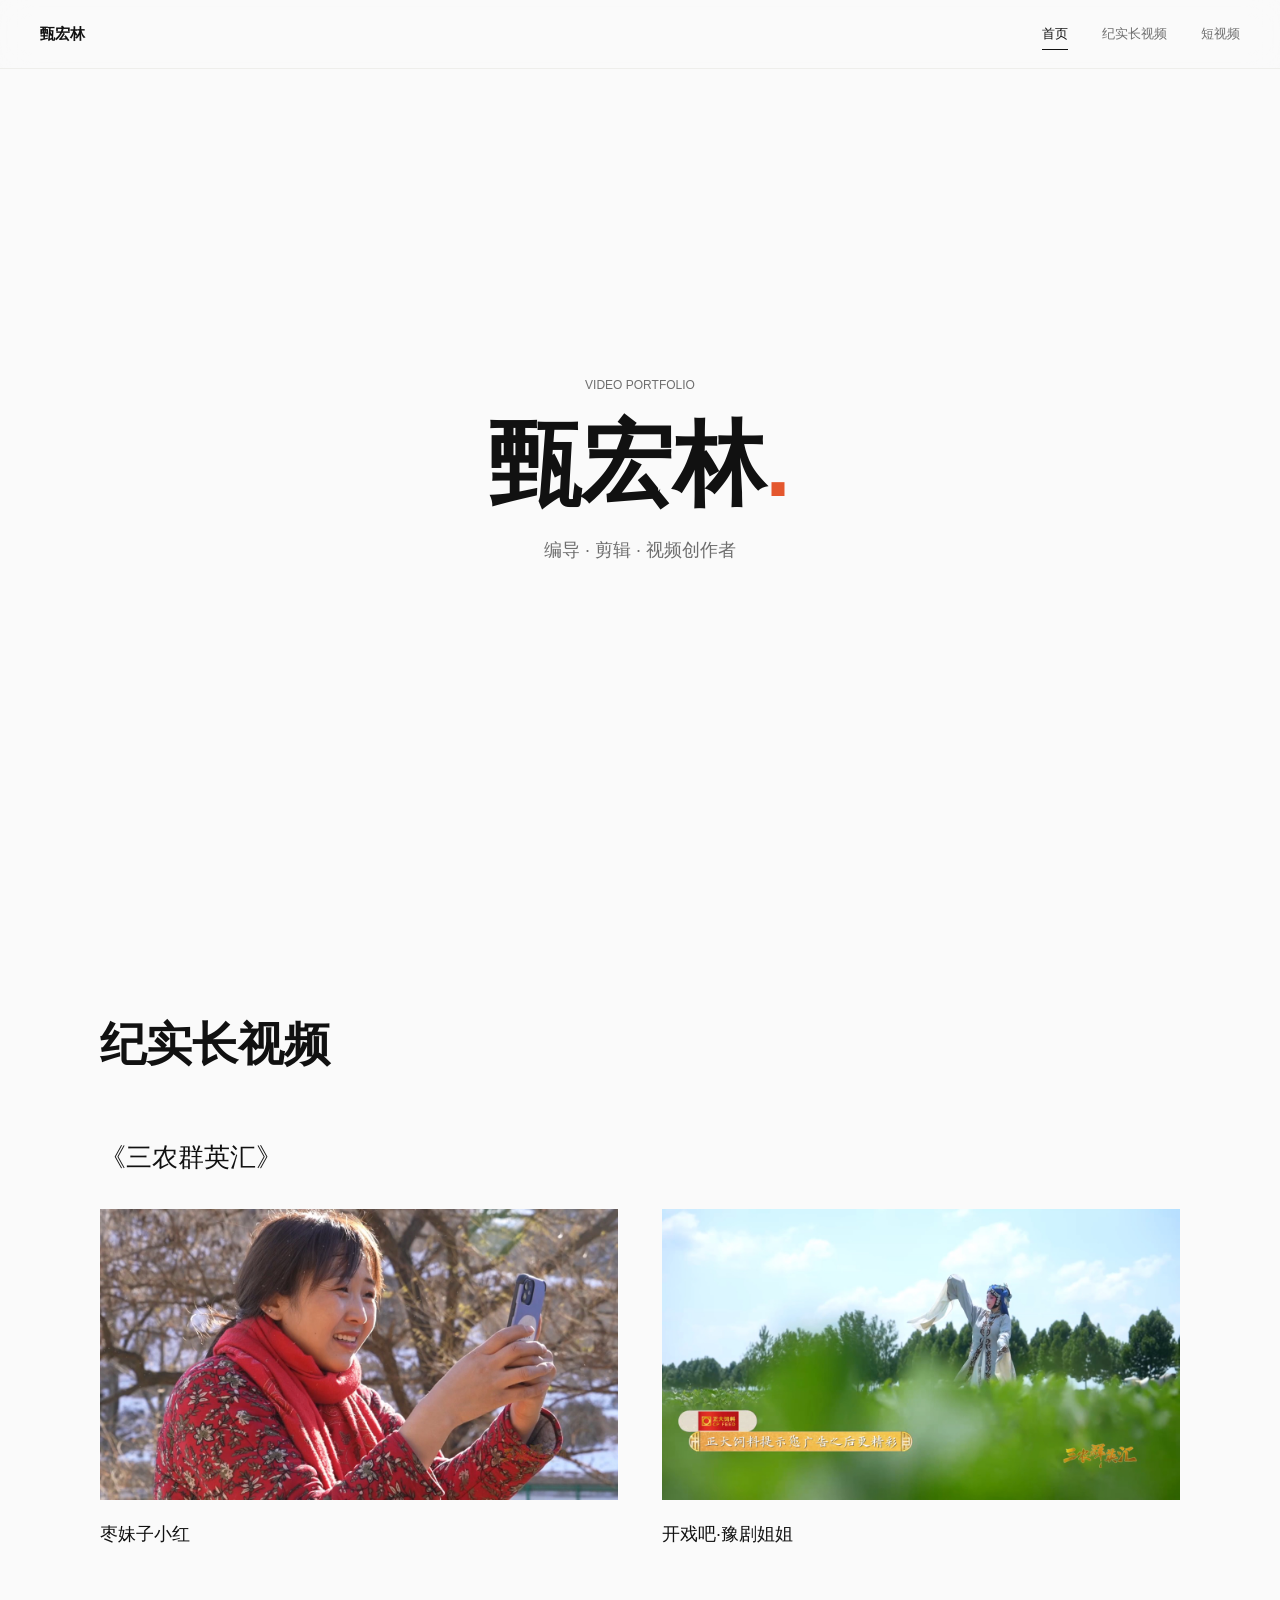
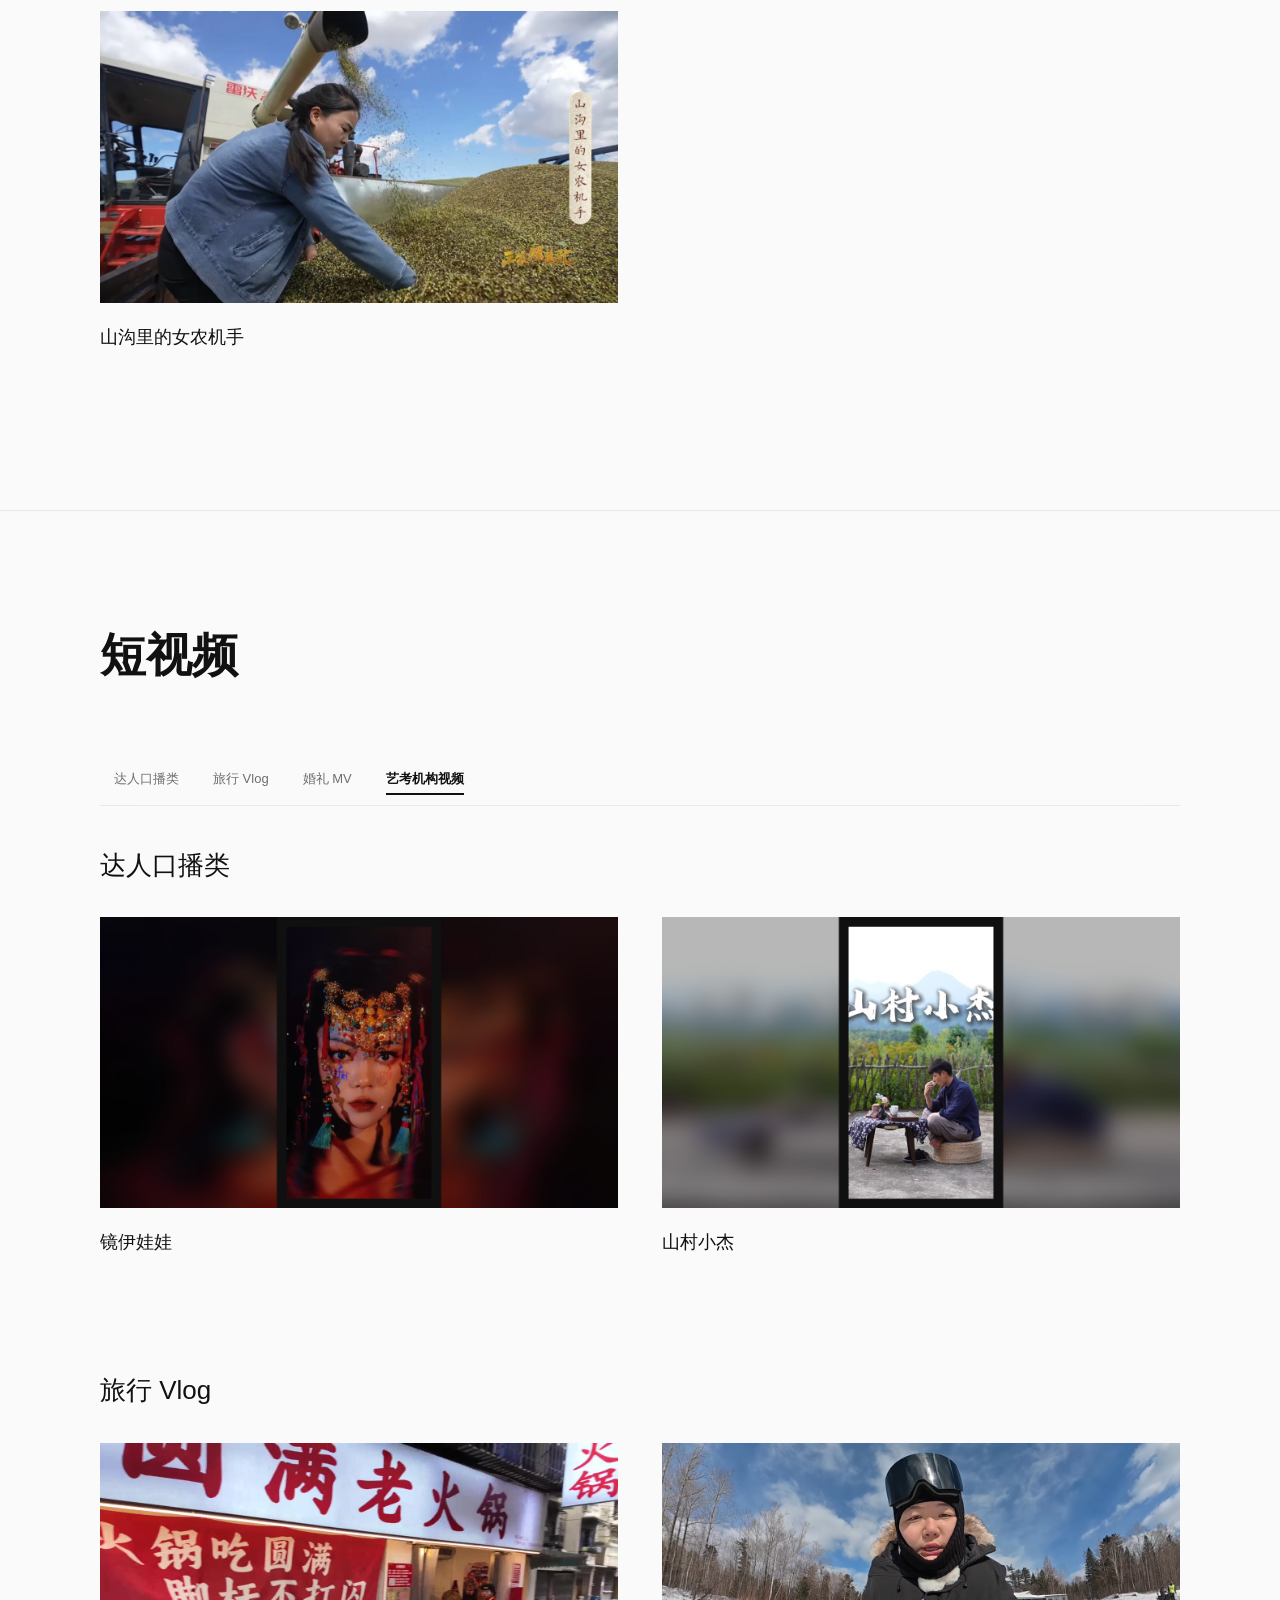
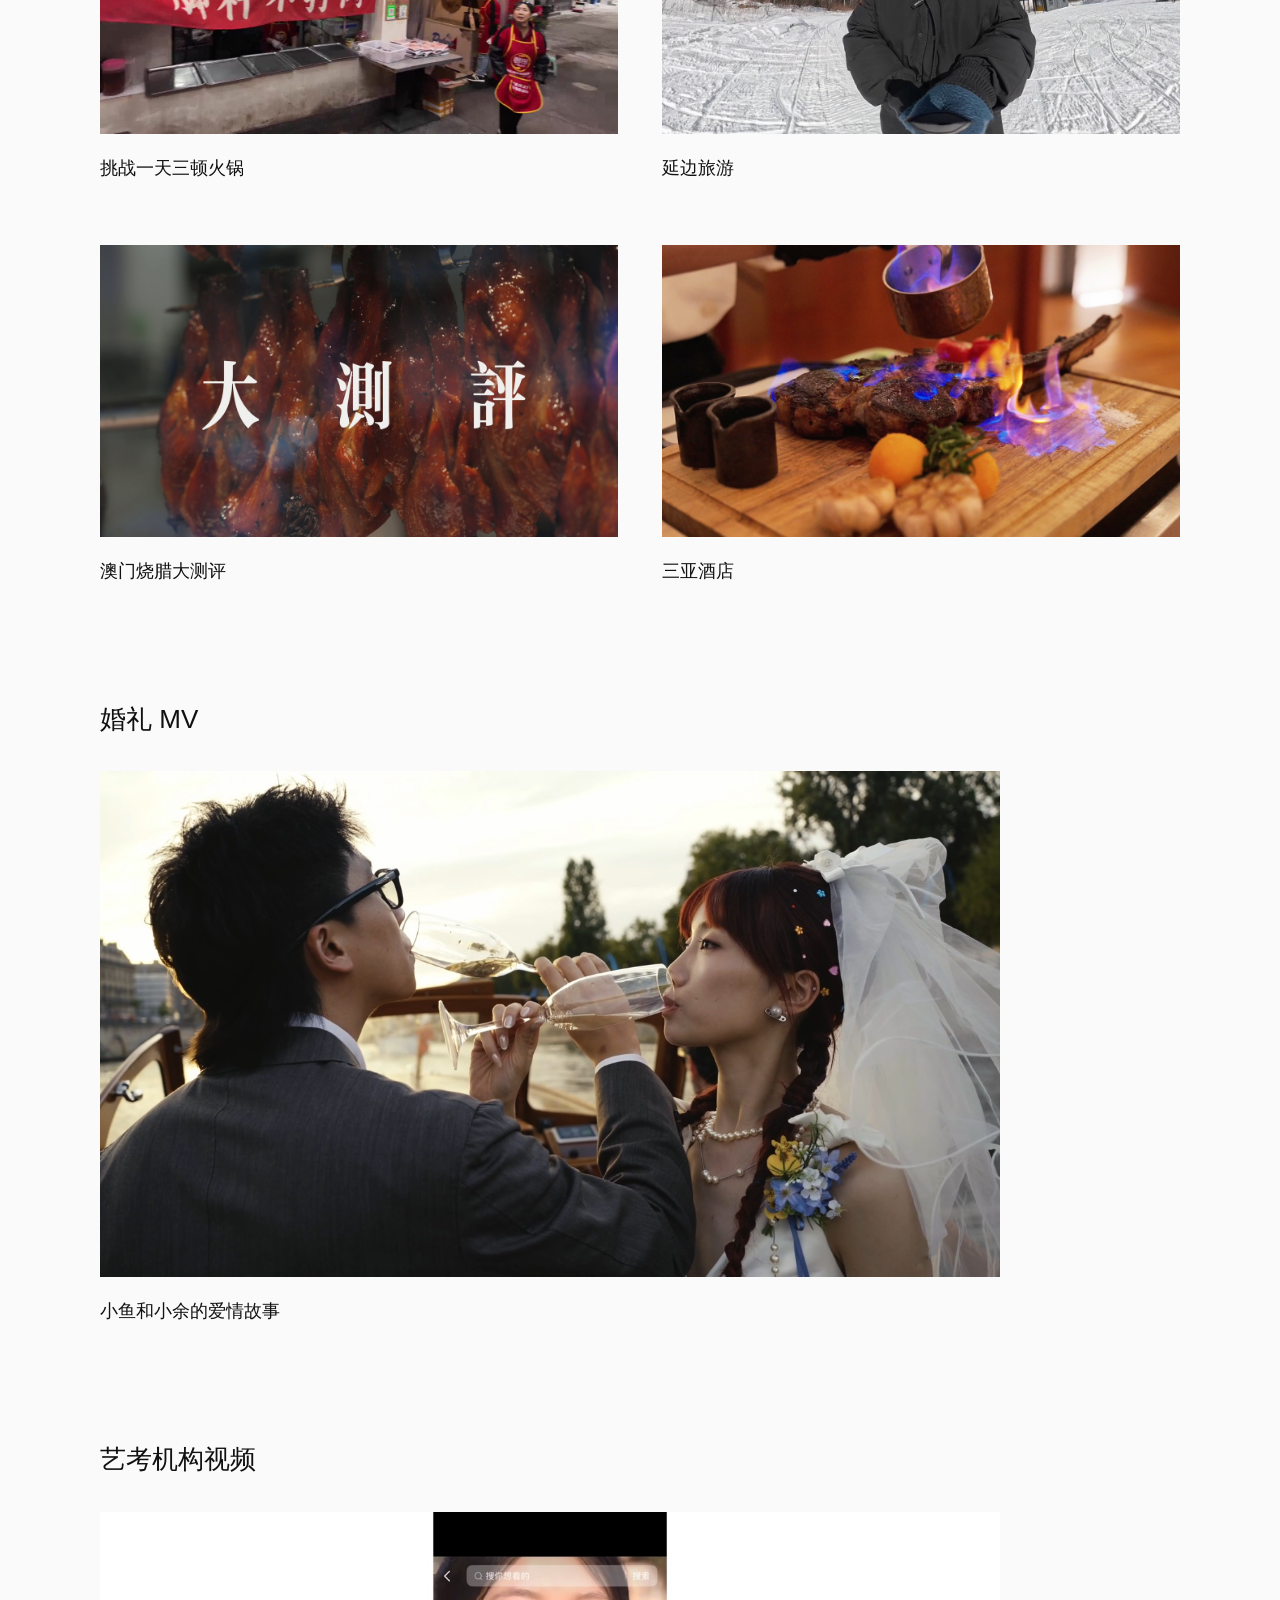
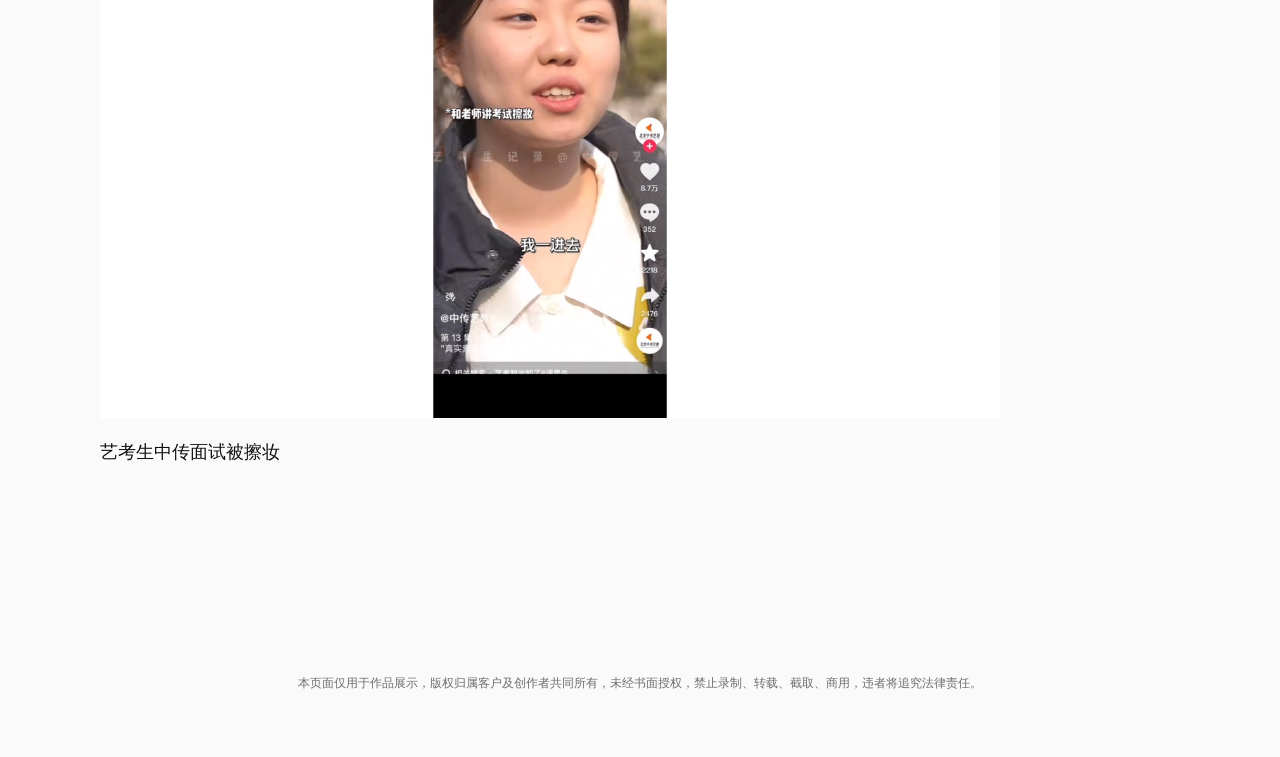
==== index.html @ e713be56 "Deploy video portfolio" ====
<!doctype html>
<html lang="zh-CN">
<head>
  <meta charset="utf-8">
  <meta name="viewport" content="width=device-width, initial-scale=1">
  <title>甄宏林 · 视频作品集</title>
  <link rel="stylesheet" href="styles.css">
</head>
<body>
  <header class="top-nav" id="top-nav">
    <a class="nav-brand" href="#top">甄宏林</a>
    <button class="nav-toggle" id="nav-toggle" type="button" aria-label="打开菜单" aria-expanded="false">
      <span></span>
      <span></span>
    </button>
    <nav class="top-menu" id="top-menu" aria-label="主导航">
      <a href="#top">首页</a>
      <a href="#section-long-form">纪实长视频</a>
      <a href="#section-short-form">短视频</a>
    </nav>
  </header>

  <main id="portfolio">
    <section class="hero page-section" id="top">
      <p class="eyebrow reveal" id="site-eyebrow">VIDEO PORTFOLIO</p>
      <h1 class="site-name reveal" id="site-name">你的名字</h1>
      <p class="hero-subtitle reveal" id="site-role"></p>
    </section>

    <div id="sections"></div>

    <p class="legal-note">本页面仅用于作品展示，版权归属客户及创作者共同所有，未经书面授权，禁止录制、转载、截取、商用，违者将追究法律责任。</p>
  </main>

  <div class="detail-overlay" id="detail-overlay" hidden>
    <div class="detail-panel" role="dialog" aria-modal="true" aria-labelledby="detail-title">
      <button class="detail-close" id="detail-close" type="button" aria-label="关闭">×</button>
      <div class="detail-media" id="detail-media"></div>
      <div class="detail-info">
        <p class="detail-category" id="detail-category"></p>
        <h2 class="detail-title" id="detail-title"></h2>

        <div class="detail-nav">
          <button type="button" class="detail-nav-btn" id="detail-prev">← 上一个</button>
          <span class="detail-counter" id="detail-counter"></span>
          <button type="button" class="detail-nav-btn" id="detail-next">下一个 →</button>
        </div>

        <section class="info-block">
          <h3>我的角色</h3>
          <div class="role-list" id="detail-role"></div>
        </section>

        <section class="info-block" id="detail-note-block" hidden>
          <h3>视频简介</h3>
          <p class="detail-note" id="detail-note"></p>
        </section>

        <div class="detail-actions" id="detail-actions"></div>
      </div>
    </div>
  </div>

  <script src="works.js"></script>
  <script src="app.js"></script>
</body>
</html>
---- styles.css ----
:root {
  --bg: #FAFAFA;
  --card: #FFFFFF;
  --ink: #111111;
  --muted: #6E6E6E;
  --line: #E8E8E4;
  --accent: #E4572E;
  --cover-bg: #EDEDED;
}

* {
  box-sizing: border-box;
}

html {
  scroll-behavior: smooth;
}

html,
body {
  margin: 0;
  padding: 0;
}

body {
  background: var(--bg);
  color: var(--ink);
  font-family: "Inter", -apple-system, BlinkMacSystemFont, "SF Pro Display", "SF Pro Text", "PingFang SC", "Hiragino Sans GB", "Microsoft YaHei", sans-serif;
  line-height: 1.5;
  letter-spacing: 0;
  -webkit-font-smoothing: antialiased;
}

button {
  font-family: inherit;
}

#portfolio {
  padding-left: 0;
}

.top-nav {
  position: fixed;
  top: 0;
  left: 0;
  right: 0;
  z-index: 30;
  display: flex;
  align-items: center;
  justify-content: space-between;
  padding: 18px 40px;
  border-bottom: 1px solid rgba(232, 232, 228, 0.7);
  background: rgba(250, 250, 250, 0.86);
  backdrop-filter: blur(16px);
}

.nav-brand {
  color: var(--ink);
  font-size: 15px;
  font-weight: 600;
  text-decoration: none;
}

.top-menu {
  display: flex;
  align-items: center;
  gap: 34px;
}

.top-menu a {
  position: relative;
  padding: 6px 0;
  color: var(--muted);
  font-size: 13px;
  font-weight: 400;
  text-decoration: none;
  transition: color 0.2s ease;
}

.top-menu a:hover {
  color: var(--ink);
}

.top-menu a.is-active {
  color: var(--ink);
  font-weight: 500;
}

.top-menu a.is-active::after {
  content: "";
  position: absolute;
  left: 0;
  right: 0;
  bottom: 0;
  height: 1px;
  background: var(--ink);
}

.nav-toggle {
  display: none;
  width: 40px;
  height: 40px;
  padding: 0;
  border: 0;
  border-radius: 0;
  background: transparent;
  cursor: pointer;
}

.nav-toggle span {
  display: block;
  width: 18px;
  height: 1px;
  margin: 5px auto;
  background: var(--ink);
}

.hero {
  min-height: 100vh;
  max-width: 1100px;
  margin: 0 auto;
  padding: 120px 24px 80px;
  display: flex;
  flex-direction: column;
  align-items: center;
  justify-content: center;
  text-align: center;
}

.eyebrow {
  margin: 0 0 24px;
  font-size: 12px;
  font-weight: 500;
  color: var(--muted);
}

.site-name {
  margin: 0;
  font-size: 92px;
  line-height: 1.02;
  font-weight: 700;
  letter-spacing: 0;
}

.site-name::after {
  content: ".";
  color: var(--accent);
}

.hero-subtitle {
  margin: 26px 0 0;
  font-size: 18px;
  font-weight: 400;
  color: var(--muted);
}

.category-section {
  min-height: calc(100vh - 120px);
  padding: 120px 24px 160px;
  border-top: 1px solid var(--line);
  scroll-margin-top: 70px;
}

.category-section:first-child {
  border-top: 0;
}

.section-inner {
  position: relative;
  max-width: 1080px;
  margin: 0 auto;
}

.section-head {
  margin: 0 0 72px;
}

.section-title {
  margin: 0;
  font-size: 46px;
  line-height: 1.08;
  font-weight: 700;
  letter-spacing: 0;
}

.group-block {
  margin-top: 120px;
}

.group-block:first-of-type {
  margin-top: 0;
}

.group-head {
  margin: 0 0 36px;
}

.group-title {
  margin: 0;
  font-size: 26px;
  line-height: 1.2;
  font-weight: 400;
  letter-spacing: 0;
}

.group-empty {
  margin: 0;
  padding: 34px 0 40px;
  border-top: 1px solid var(--line);
  color: var(--muted);
  font-size: 14px;
}

.group-subnav {
  position: sticky;
  top: 68px;
  z-index: 5;
  display: flex;
  align-items: center;
  gap: 6px;
  margin: 0 0 44px;
  padding: 10px 0;
  overflow-x: auto;
  border-bottom: 1px solid var(--line);
  background: rgba(250, 250, 250, 0.84);
  backdrop-filter: blur(14px);
  scrollbar-width: none;
}

.group-subnav::-webkit-scrollbar {
  display: none;
}

.subnav-item {
  position: relative;
  flex: 0 0 auto;
  padding: 7px 14px;
  border: 0;
  border-radius: 0;
  background: transparent;
  color: var(--muted);
  font-size: 13px;
  font-weight: 500;
  white-space: nowrap;
  cursor: pointer;
  transition: color 0.2s ease;
}

.subnav-item:hover {
  color: var(--ink);
}

.subnav-item.is-active {
  color: var(--ink);
  font-weight: 600;
}

.subnav-item.is-active::after {
  content: "";
  position: absolute;
  left: 14px;
  right: 14px;
  bottom: 0;
  height: 2px;
  background: var(--ink);
}

.works-row {
  display: grid;
  grid-template-columns: repeat(2, 1fr);
  gap: 64px 44px;
}

.works-1 {
  grid-template-columns: 1fr;
  max-width: 900px;
}

.work-card {
  display: block;
  padding: 0;
  border: 0;
  border-radius: 0;
  background: transparent;
  color: inherit;
  text-align: left;
  cursor: pointer;
}

.work-cover {
  position: relative;
  aspect-ratio: 16 / 9;
  overflow: hidden;
  background-color: var(--cover-bg);
  background-size: cover;
  background-position: center;
  transition: transform 0.6s ease, opacity 0.6s ease;
}

.work-card:hover .work-cover,
.work-card:focus-visible .work-cover {
  transform: scale(1.015);
  opacity: 0.94;
}

.work-body {
  padding-top: 22px;
}

.work-title {
  margin: 0;
  font-size: 18px;
  line-height: 1.4;
  font-weight: 400;
  letter-spacing: 0;
}

.muted-text {
  color: var(--muted);
}

.legal-note {
  margin: 0;
  padding: 48px 24px 64px;
  color: var(--muted);
  font-size: 12px;
  line-height: 1.7;
  text-align: center;
}

.detail-overlay {
  position: fixed;
  inset: 0;
  z-index: 20;
  display: flex;
  align-items: center;
  justify-content: center;
  padding: 20px;
  background: rgba(16, 16, 16, 0.72);
}

.detail-overlay[hidden] {
  display: none;
}

.detail-panel {
  position: relative;
  display: grid;
  grid-template-columns: minmax(0, 1.3fr) minmax(320px, 0.7fr);
  width: min(1120px, 100%);
  max-height: min(860px, 92vh);
  background: var(--bg);
  overflow: hidden;
  box-shadow: 0 24px 80px rgba(16, 16, 16, 0.28);
}

.detail-media {
  position: relative;
  display: flex;
  align-items: center;
  justify-content: center;
  min-height: 0;
  background: #161616;
  overflow: hidden;
}

.detail-media iframe {
  position: absolute;
  inset: 0;
  width: 100%;
  height: 100%;
  border: 0;
}

.detail-video {
  position: absolute;
  inset: 0;
  width: 100%;
  height: 100%;
  object-fit: contain;
  background: #161616;
}

.detail-close {
  position: absolute;
  top: 0;
  right: 0;
  z-index: 2;
  width: 48px;
  height: 48px;
  border: 0;
  border-radius: 0;
  background: var(--ink);
  color: #FFFFFF;
  font-size: 30px;
  line-height: 1;
  cursor: pointer;
}

.detail-info {
  min-height: 0;
  padding: 32px;
  overflow-y: auto;
  border-left: 1px solid var(--line);
}

.detail-category {
  margin: 0 0 6px;
  font-size: 13px;
  font-weight: 600;
  color: var(--muted);
}

.detail-title {
  margin: 0 0 20px;
  font-size: 28px;
  line-height: 1.25;
  font-weight: 700;
  letter-spacing: 0;
}

.detail-nav {
  display: flex;
  align-items: center;
  gap: 10px;
  margin: -6px 0 22px;
  padding-bottom: 18px;
  border-bottom: 1px solid var(--line);
}

.detail-nav-btn {
  padding: 6px 0;
  border: 0;
  border-radius: 0;
  background: transparent;
  color: var(--ink);
  font-size: 14px;
  font-weight: 500;
  cursor: pointer;
}

.detail-nav-btn:hover:not(:disabled) {
  color: var(--accent);
}

.detail-nav-btn:disabled {
  color: var(--line);
  cursor: default;
}

.detail-counter {
  margin-left: auto;
  font-size: 12px;
  color: var(--muted);
}

.info-block {
  margin-top: 20px;
  padding-top: 14px;
  border-top: 1px solid var(--line);
}

.info-block h3 {
  margin: 0 0 10px;
  font-size: 13px;
  font-weight: 600;
  color: var(--muted);
}

.role-list {
  display: flex;
  flex-wrap: wrap;
  gap: 8px;
}

.role-chip {
  display: inline-block;
  padding: 3px 9px;
  border: 1px solid var(--line);
  border-radius: 0;
  font-size: 12px;
  color: var(--ink);
  background: var(--card);
}

.detail-note {
  margin: 0;
  font-size: 14px;
}

.detail-actions {
  display: flex;
  flex-wrap: wrap;
  gap: 10px;
  margin-top: 24px;
}

.btn {
  display: inline-flex;
  align-items: center;
  justify-content: center;
  min-height: 44px;
  padding: 0 18px;
  border: 1px solid var(--ink);
  border-radius: 0;
  background: transparent;
  color: var(--ink);
  font-size: 14px;
  font-weight: 600;
  text-decoration: none;
  cursor: pointer;
  transition: background 0.16s ease, color 0.16s ease, border-color 0.16s ease;
}

.btn:hover {
  background: var(--ink);
  color: #FFFFFF;
}

.btn-accent {
  border-color: var(--accent);
  background: var(--accent);
  color: #FFFFFF;
}

.btn-accent:hover {
  background: #C8441F;
  border-color: #C8441F;
}

.media-placeholder {
  position: absolute;
  inset: 0;
  display: flex;
  flex-direction: column;
  align-items: center;
  justify-content: center;
  gap: 12px;
  padding: 24px;
  background: #161616;
  color: #F0EEE8;
  text-align: center;
}

.media-title {
  margin: 0;
  font-size: 18px;
  font-weight: 600;
}

.media-status {
  margin: 0;
  font-size: 13px;
  color: rgba(255, 255, 255, 0.68);
}

.media-placeholder .btn {
  border-color: #FFFFFF;
  color: #FFFFFF;
}

.media-placeholder .btn:hover {
  background: #FFFFFF;
  color: #161616;
}

.reveal {
  opacity: 0;
  transform: translateY(34px);
  transition: opacity 0.75s cubic-bezier(0.22, 0.61, 0.36, 1), transform 0.75s cubic-bezier(0.22, 0.61, 0.36, 1);
}

.reveal.is-visible {
  opacity: 1;
  transform: none;
}

@media (min-width: 901px) {
  .hero,
  .section-inner {
    max-width: 1080px;
  }
}

@media (max-width: 900px) {
  .nav-toggle {
    display: block;
  }

  .top-menu {
    position: fixed;
    top: 60px;
    left: 0;
    right: 0;
    display: none;
    flex-direction: column;
    align-items: flex-start;
    gap: 0;
    padding: 12px 40px 20px;
    border-bottom: 1px solid var(--line);
    background: rgba(250, 250, 250, 0.96);
  }

  .top-nav.is-open .top-menu {
    display: flex;
  }

  .top-menu a {
    width: 100%;
    padding: 13px 0;
    font-size: 15px;
  }

  .site-name {
    font-size: 72px;
  }

  .section-title {
    font-size: 38px;
  }
}

@media (max-width: 820px) {
  .detail-panel {
    grid-template-columns: 1fr;
    overflow-y: auto;
  }

  .detail-media {
    aspect-ratio: 16 / 9;
  }

  .detail-info {
    border-left: 0;
  }
}

@media (max-width: 600px) {
  .hero {
    padding: 100px 20px 60px;
  }

  .site-name {
    font-size: 48px;
  }

  .hero-subtitle {
    font-size: 16px;
  }

  .category-section {
    padding: 80px 20px 120px;
  }

  .section-title {
    font-size: 32px;
  }

  .group-block {
    margin-top: 72px;
  }

  .group-title {
    font-size: 24px;
  }

  .group-subnav {
    top: 58px;
    margin-bottom: 34px;
  }

  .detail-nav {
    margin-top: -2px;
  }

  .works-row {
    grid-template-columns: 1fr;
    gap: 48px;
  }

  .detail-overlay {
    padding: 0;
  }

  .detail-panel {
    width: 100%;
    max-height: 100vh;
  }

  .detail-info {
    padding: 24px 20px 28px;
  }

  .detail-title {
    font-size: 24px;
  }
}

@media (prefers-reduced-motion: reduce) {
  html {
    scroll-behavior: auto;
  }

  .reveal {
    opacity: 1;
    transform: none;
    transition: none;
  }
}
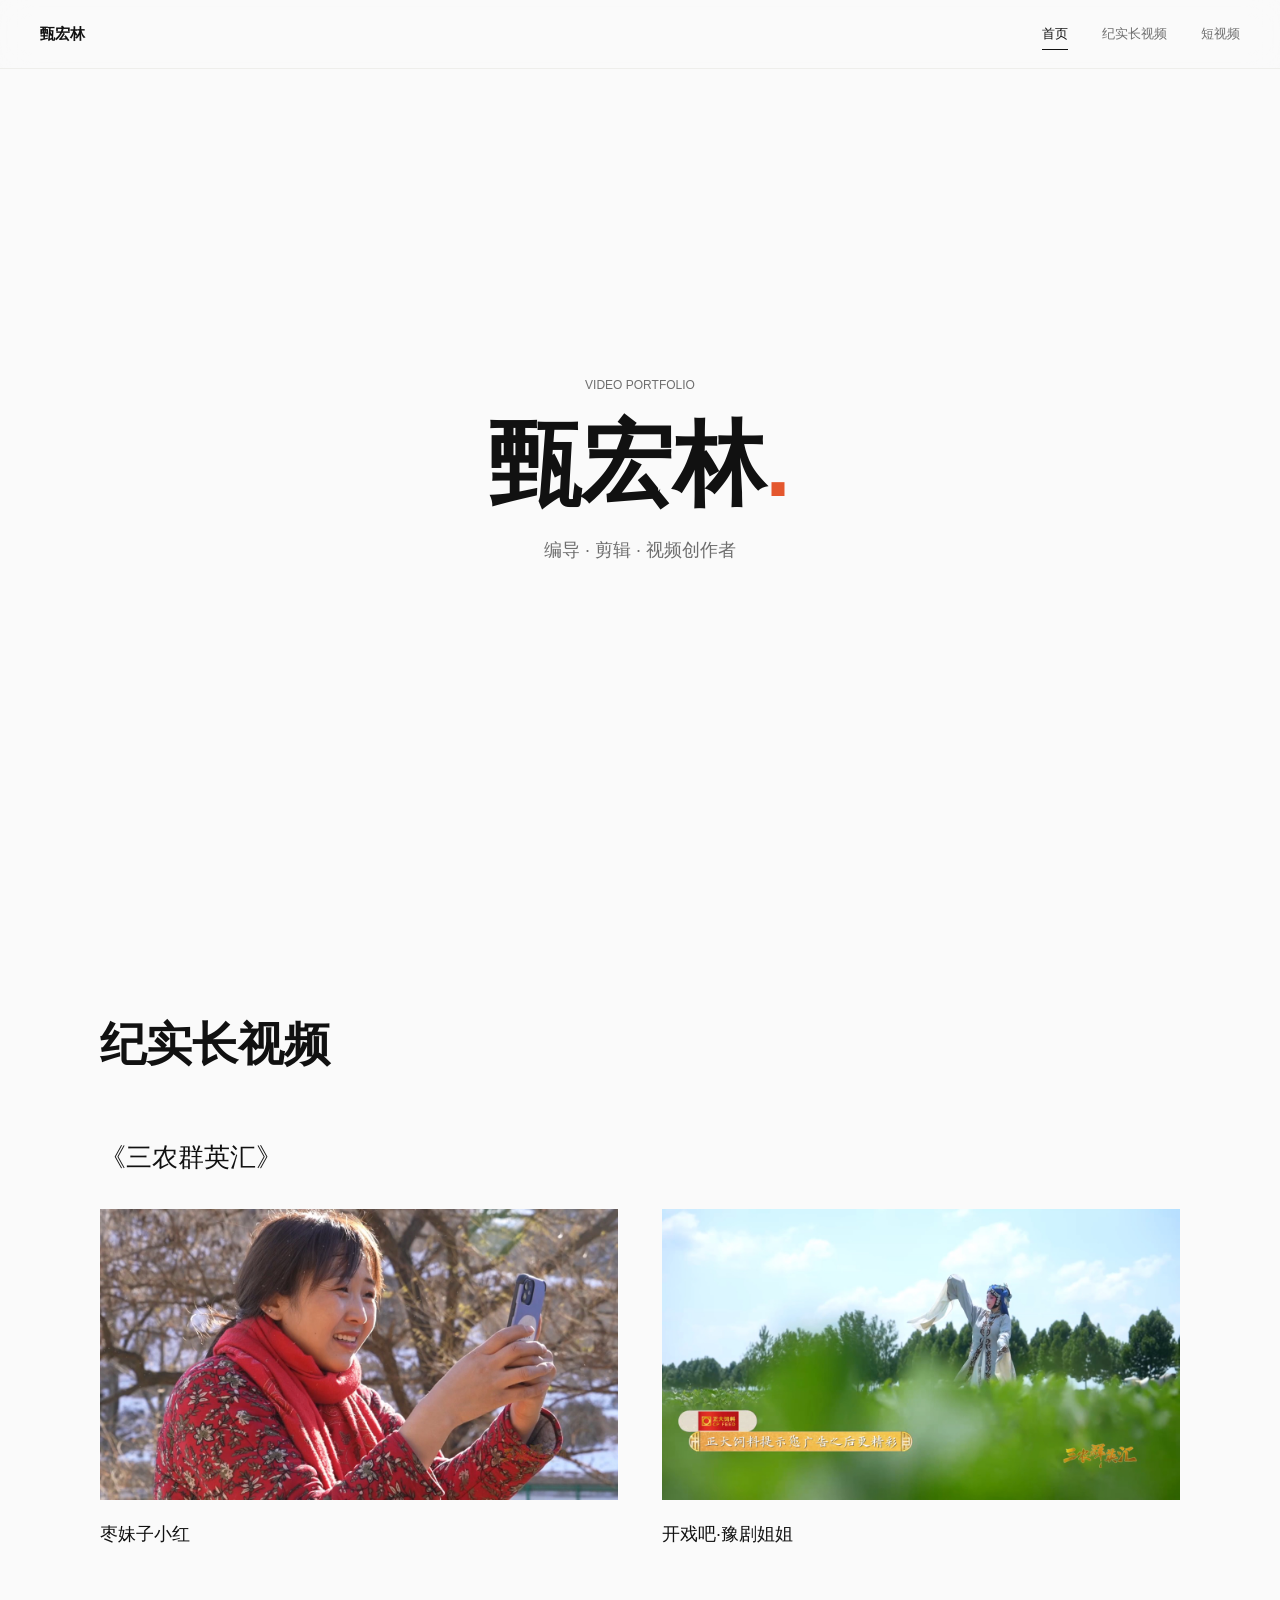
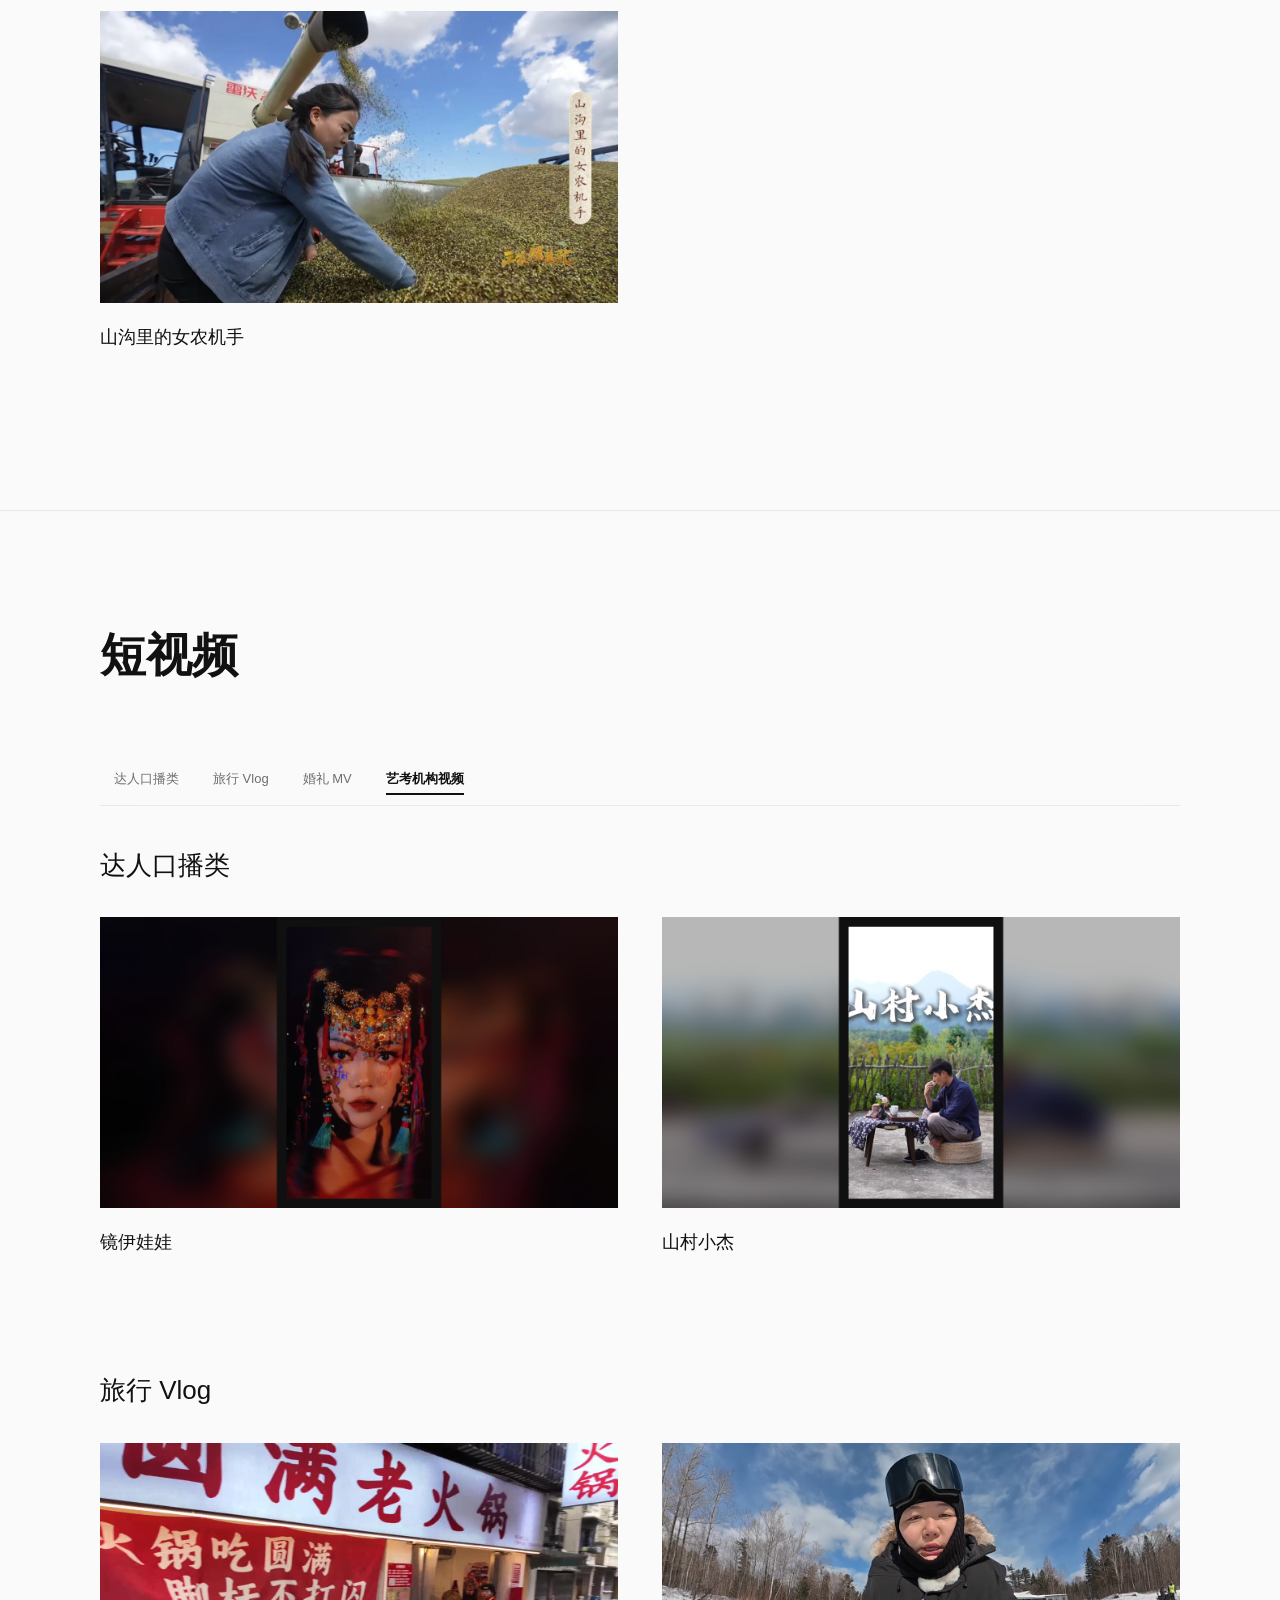
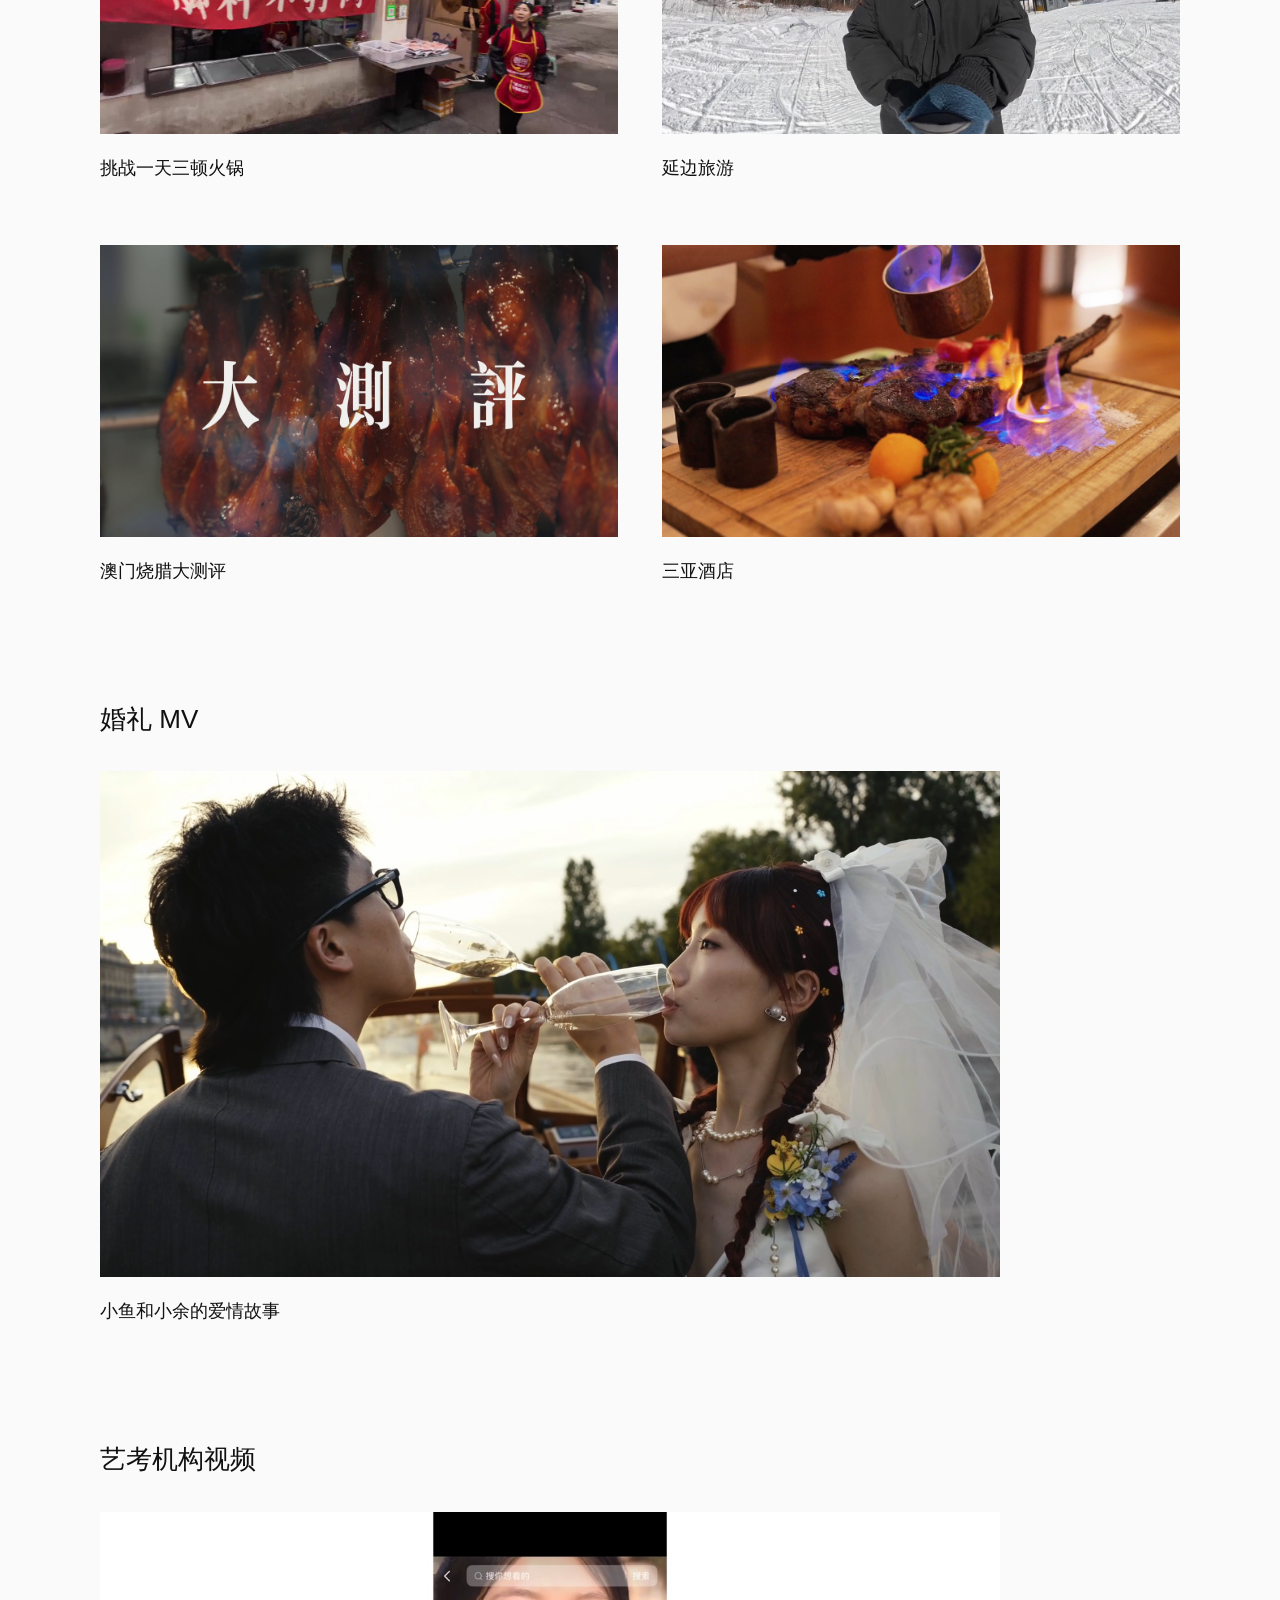
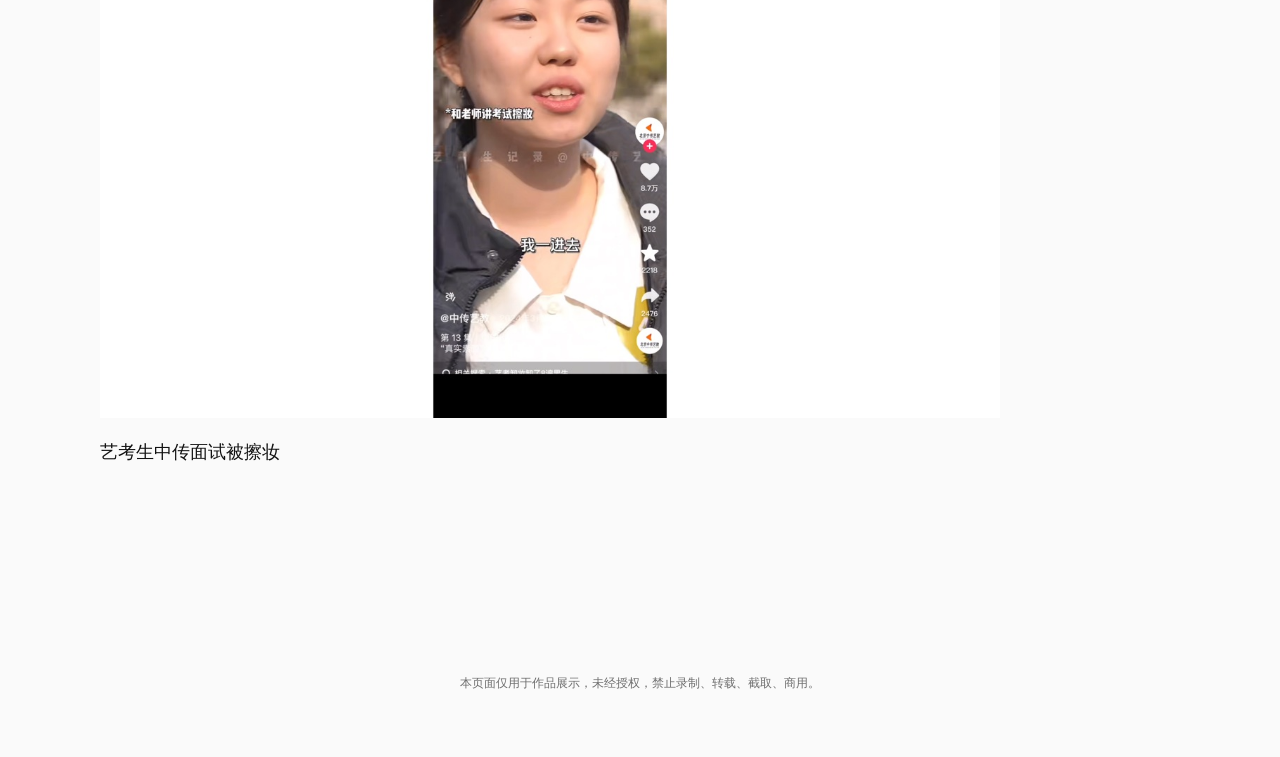
==== commit 3f694dc5: "Restore floating player and improve close controls" ====
--- a/index.html
+++ b/index.html
@@ -29,12 +29,14 @@
 
     <div id="sections"></div>
 
-    <p class="legal-note">本页面仅用于作品展示，版权归属客户及创作者共同所有，未经书面授权，禁止录制、转载、截取、商用，违者将追究法律责任。</p>
+    <p class="legal-note">本页面仅用于作品展示，未经授权，禁止录制、转载、截取、商用。</p>
   </main>
 
   <div class="detail-overlay" id="detail-overlay" hidden>
     <div class="detail-panel" role="dialog" aria-modal="true" aria-labelledby="detail-title">
-      <button class="detail-close" id="detail-close" type="button" aria-label="关闭">×</button>
+      <div class="detail-toolbar">
+        <button class="detail-close" id="detail-close" type="button" aria-label="关闭">关闭</button>
+      </div>
       <div class="detail-media" id="detail-media"></div>
       <div class="detail-info">
         <p class="detail-category" id="detail-category"></p>
@@ -57,6 +59,7 @@
         </section>
 
         <div class="detail-actions" id="detail-actions"></div>
+        <button type="button" class="detail-close-secondary" id="detail-close-secondary">关闭视频</button>
       </div>
     </div>
   </div>
--- a/styles.css
+++ b/styles.css
@@ -14,6 +14,7 @@
 
 html {
   scroll-behavior: smooth;
+  -webkit-text-size-adjust: 100%;
 }
 
 html,
@@ -33,6 +34,15 @@
 
 button {
   font-family: inherit;
+  touch-action: manipulation;
+  -webkit-tap-highlight-color: transparent;
+}
+
+.work-card,
+.subnav-item,
+.detail-nav-btn {
+  touch-action: manipulation;
+  -webkit-tap-highlight-color: transparent;
 }
 
 #portfolio {
@@ -328,6 +338,76 @@
   text-align: center;
 }
 
+.player-body {
+  min-height: 100vh;
+}
+
+.player-top {
+  position: sticky;
+  top: 0;
+  z-index: 10;
+  display: flex;
+  align-items: center;
+  gap: 16px;
+  min-height: 56px;
+  padding: 0 24px;
+  border-bottom: 1px solid var(--line);
+  background: rgba(250, 250, 250, 0.92);
+  backdrop-filter: blur(16px);
+}
+
+.player-back {
+  flex: 0 0 auto;
+  color: var(--ink);
+  font-size: 14px;
+  font-weight: 500;
+  text-decoration: none;
+}
+
+.player-title {
+  margin: 0;
+  overflow: hidden;
+  font-size: 16px;
+  font-weight: 500;
+  text-overflow: ellipsis;
+  white-space: nowrap;
+}
+
+.player-main {
+  max-width: 960px;
+  margin: 0 auto;
+  padding: 24px 24px 48px;
+}
+
+.player-video-wrap {
+  overflow: hidden;
+  background: #111111;
+}
+
+#player-video {
+  display: block;
+  width: 100%;
+  aspect-ratio: 16 / 9;
+  background: #111111;
+}
+
+.player-meta {
+  margin-top: 26px;
+}
+
+.player-category {
+  margin: 0 0 10px;
+  font-size: 13px;
+  font-weight: 500;
+  color: var(--muted);
+}
+
+.player-note {
+  margin: 18px 0 0;
+  font-size: 14px;
+  line-height: 1.7;
+}
+
 .detail-overlay {
   position: fixed;
   inset: 0;
@@ -347,6 +427,7 @@
   position: relative;
   display: grid;
   grid-template-columns: minmax(0, 1.3fr) minmax(320px, 0.7fr);
+  grid-template-rows: auto minmax(0, 1fr);
   width: min(1120px, 100%);
   max-height: min(860px, 92vh);
   background: var(--bg);
@@ -354,7 +435,21 @@
   box-shadow: 0 24px 80px rgba(16, 16, 16, 0.28);
 }
 
+.detail-toolbar {
+  grid-column: 1 / -1;
+  grid-row: 1;
+  display: flex;
+  align-items: center;
+  justify-content: flex-end;
+  min-height: 50px;
+  padding: 0 16px;
+  border-bottom: 1px solid var(--line);
+  background: var(--bg);
+}
+
 .detail-media {
+  grid-column: 1;
+  grid-row: 2;
   position: relative;
   display: flex;
   align-items: center;
@@ -382,22 +477,21 @@
 }
 
 .detail-close {
-  position: absolute;
-  top: 0;
-  right: 0;
-  z-index: 2;
-  width: 48px;
-  height: 48px;
+  min-width: 64px;
+  min-height: 44px;
+  padding: 0 10px;
   border: 0;
   border-radius: 0;
-  background: var(--ink);
-  color: #FFFFFF;
-  font-size: 30px;
-  line-height: 1;
+  background: transparent;
+  color: var(--ink);
+  font-size: 14px;
+  font-weight: 500;
   cursor: pointer;
 }
 
 .detail-info {
+  grid-column: 2;
+  grid-row: 2;
   min-height: 0;
   padding: 32px;
   overflow-y: auto;
@@ -583,20 +677,30 @@
 }
 
 @media (max-width: 900px) {
+  .top-nav {
+    padding: 14px 24px;
+  }
+
+  .nav-brand {
+    font-size: 14px;
+  }
+
   .nav-toggle {
     display: block;
+    width: 36px;
+    height: 36px;
   }
 
   .top-menu {
     position: fixed;
-    top: 60px;
+    top: 54px;
     left: 0;
     right: 0;
     display: none;
     flex-direction: column;
     align-items: flex-start;
     gap: 0;
-    padding: 12px 40px 20px;
+    padding: 8px 24px 18px;
     border-bottom: 1px solid var(--line);
     background: rgba(250, 250, 250, 0.96);
   }
@@ -607,8 +711,8 @@
 
   .top-menu a {
     width: 100%;
-    padding: 13px 0;
-    font-size: 15px;
+    padding: 14px 0;
+    font-size: 16px;
   }
 
   .site-name {
@@ -623,59 +727,96 @@
 @media (max-width: 820px) {
   .detail-panel {
     grid-template-columns: 1fr;
+    grid-template-rows: auto auto auto;
     overflow-y: auto;
   }
 
   .detail-media {
+    grid-column: 1;
+    grid-row: 2;
     aspect-ratio: 16 / 9;
   }
 
   .detail-info {
+    grid-column: 1;
+    grid-row: 3;
     border-left: 0;
   }
 }
 
 @media (max-width: 600px) {
   .hero {
-    padding: 100px 20px 60px;
+    padding: 92px 20px 56px;
   }
 
   .site-name {
-    font-size: 48px;
+    font-size: 44px;
+  }
+
+  .eyebrow {
+    margin-bottom: 18px;
   }
 
   .hero-subtitle {
     font-size: 16px;
+    margin-top: 18px;
   }
 
   .category-section {
-    padding: 80px 20px 120px;
+    padding: 72px 20px 96px;
   }
 
   .section-title {
-    font-size: 32px;
+    font-size: 34px;
+  }
+
+  .section-head {
+    margin-bottom: 48px;
   }
 
   .group-block {
-    margin-top: 72px;
+    margin-top: 64px;
+  }
+
+  .group-head {
+    margin-bottom: 28px;
   }
 
   .group-title {
-    font-size: 24px;
+    font-size: 22px;
   }
 
   .group-subnav {
-    top: 58px;
-    margin-bottom: 34px;
+    top: 52px;
+    margin-bottom: 28px;
+    padding: 8px 0;
+  }
+
+  .subnav-item {
+    padding: 8px 12px;
+    font-size: 12px;
   }
 
   .detail-nav {
-    margin-top: -2px;
+    margin-top: -4px;
+    padding-bottom: 14px;
+  }
+
+  .detail-nav-btn {
+    min-height: 44px;
   }
 
   .works-row {
     grid-template-columns: 1fr;
-    gap: 48px;
+    gap: 40px;
+  }
+
+  .work-body {
+    padding-top: 18px;
+  }
+
+  .work-title {
+    font-size: 17px;
   }
 
   .detail-overlay {
@@ -684,15 +825,51 @@
 
   .detail-panel {
     width: 100%;
-    max-height: 100vh;
+    max-height: 100dvh;
+  }
+
+  .detail-media {
+    height: 44vh;
+    min-height: 220px;
+    aspect-ratio: auto;
+  }
+
+  .detail-close {
+    width: 44px;
+    height: 44px;
   }
 
   .detail-info {
-    padding: 24px 20px 28px;
+    padding: 22px 18px calc(40px + env(safe-area-inset-bottom));
   }
 
   .detail-title {
-    font-size: 24px;
+    font-size: 22px;
+  }
+
+  .legal-note {
+    padding: 36px 20px 48px;
+  }
+
+  .player-top {
+    min-height: 52px;
+    padding: 0 14px;
+  }
+
+  .player-back {
+    font-size: 13px;
+  }
+
+  .player-title {
+    font-size: 14px;
+  }
+
+  .player-main {
+    padding: 16px 14px 32px;
+  }
+
+  .player-meta {
+    margin-top: 20px;
   }
 }
 
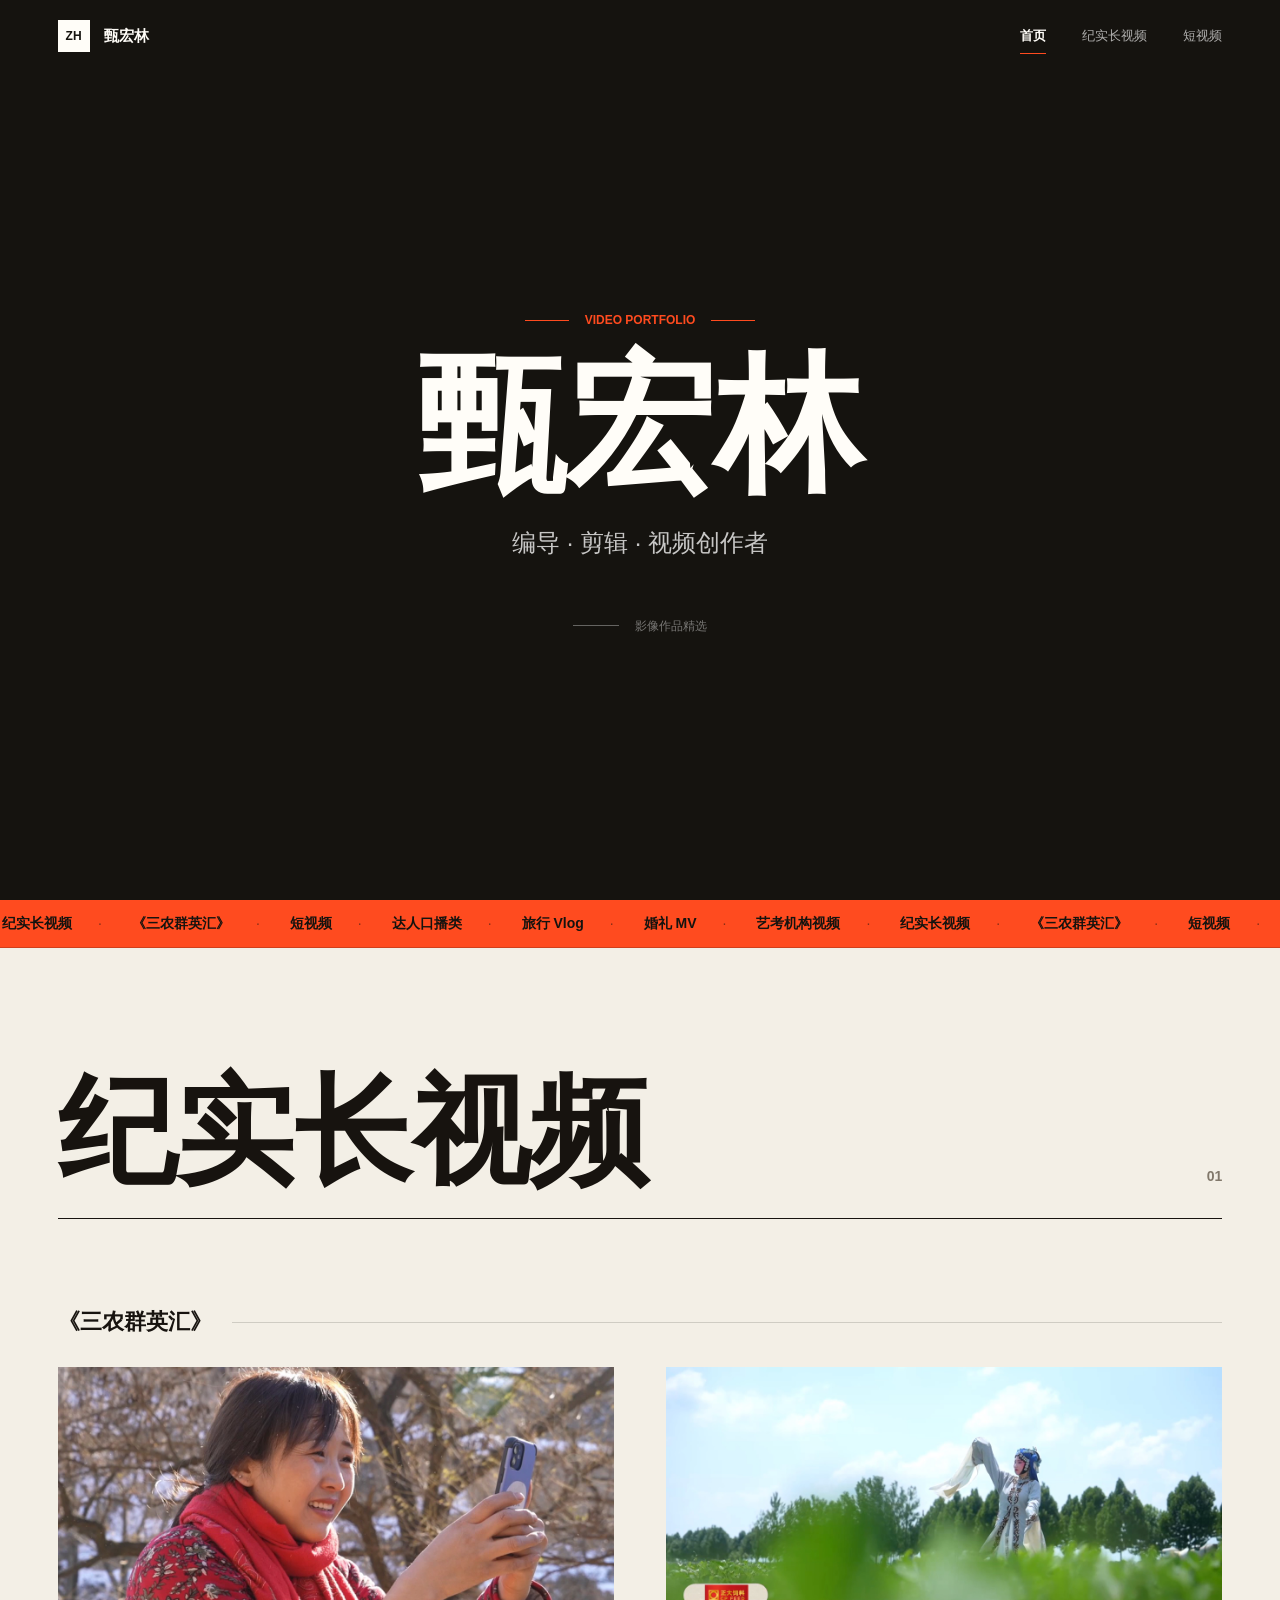
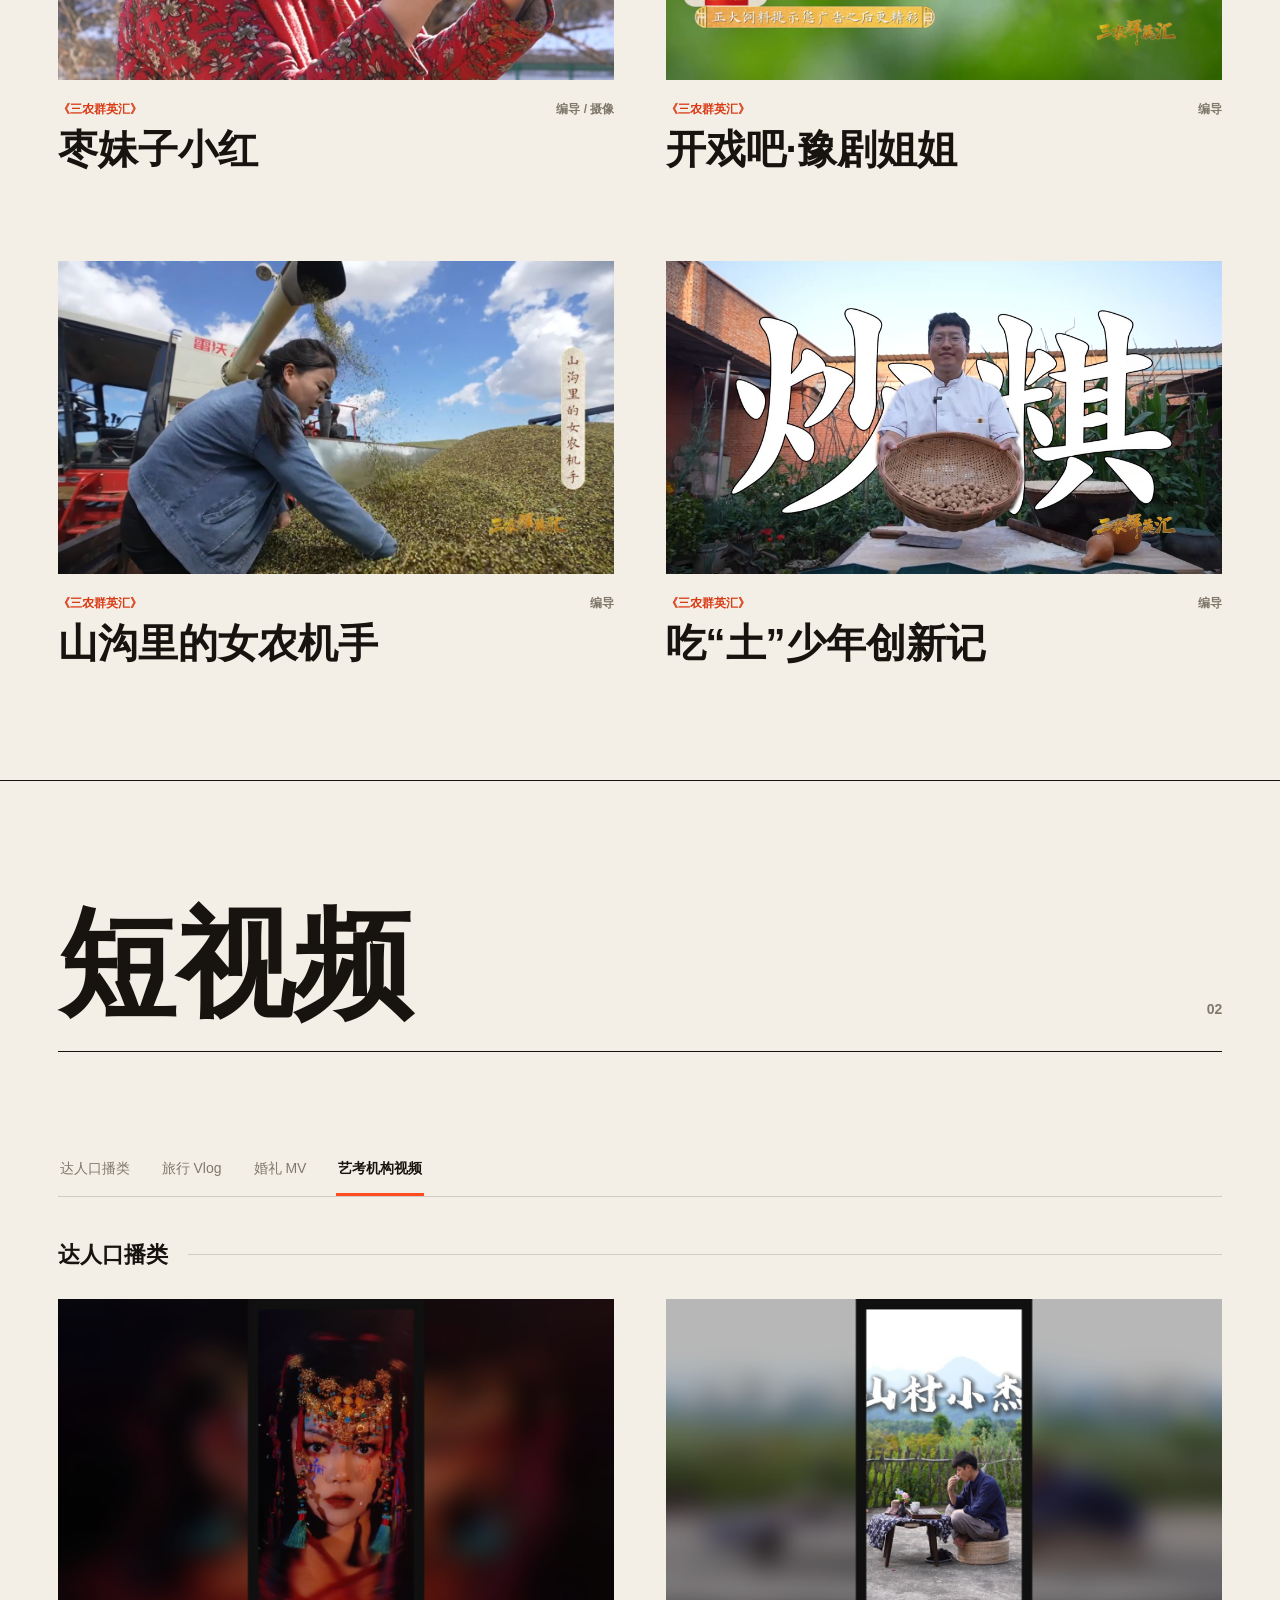
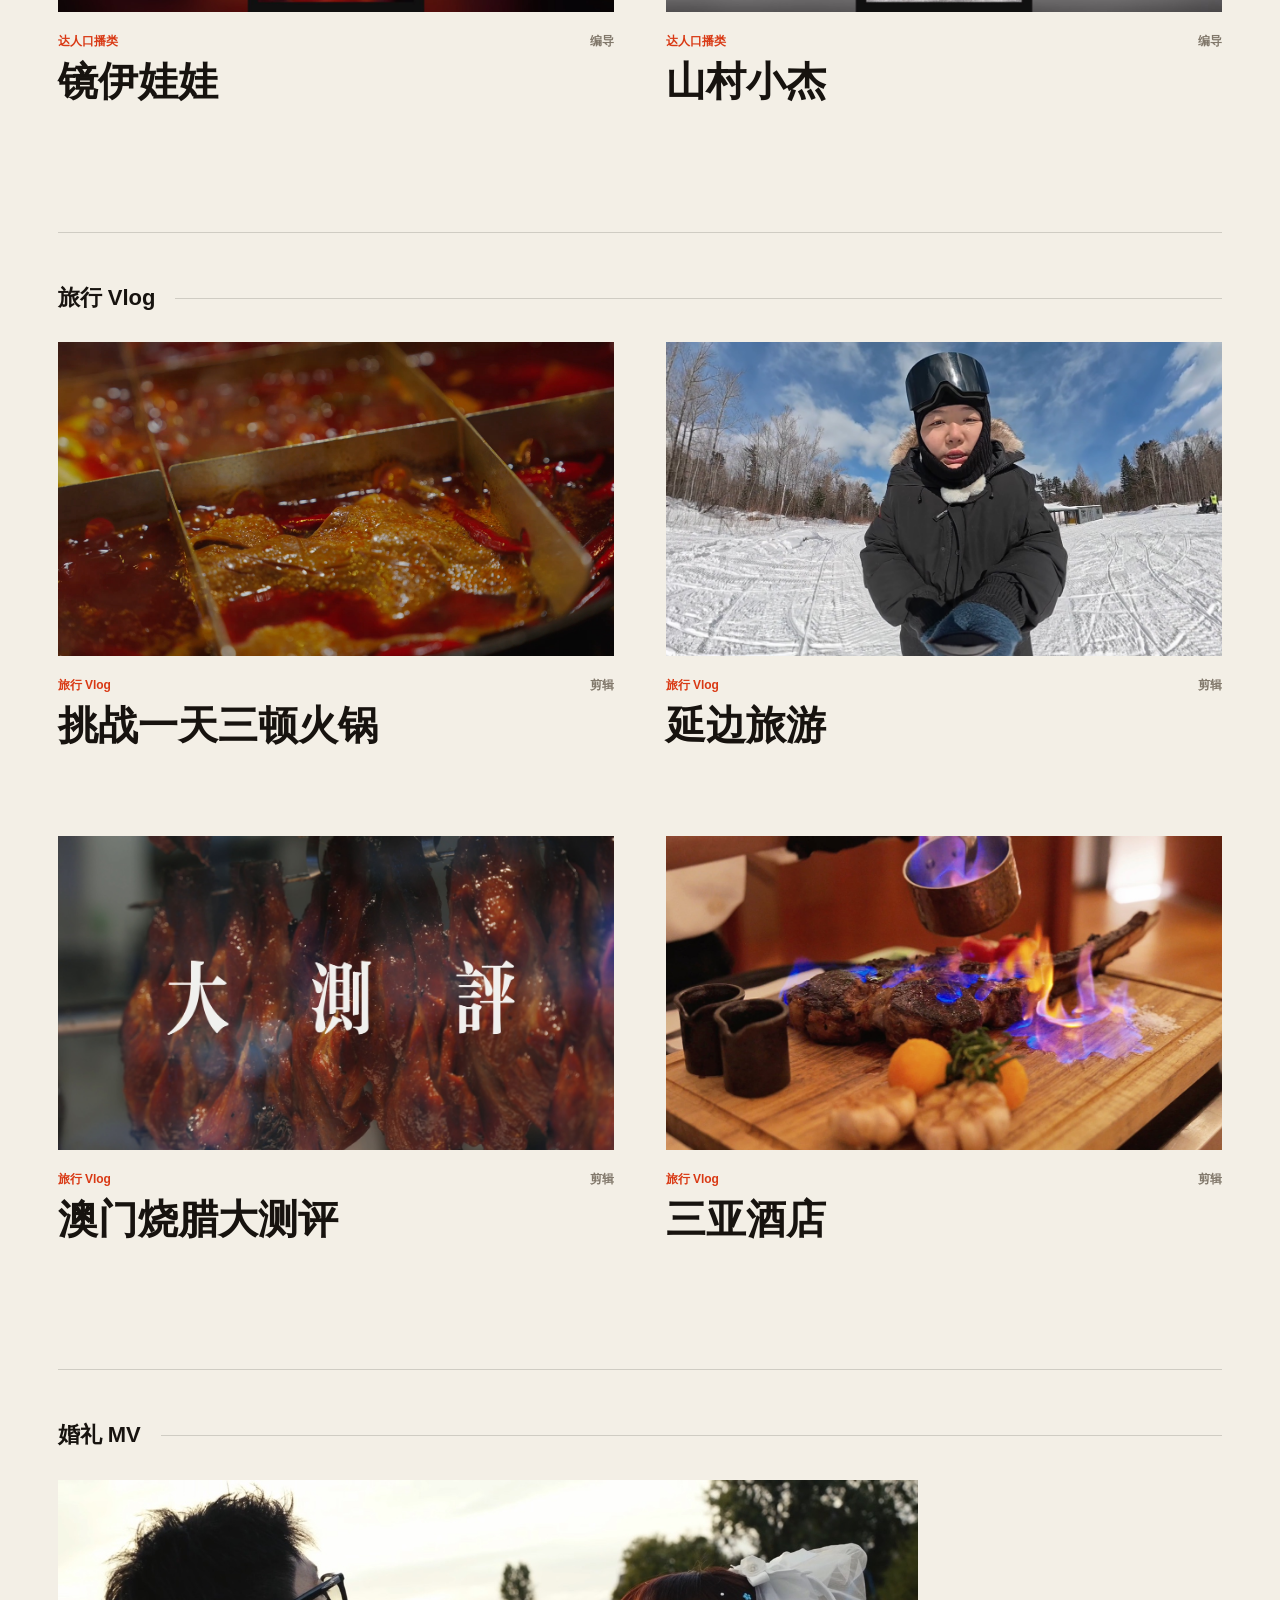
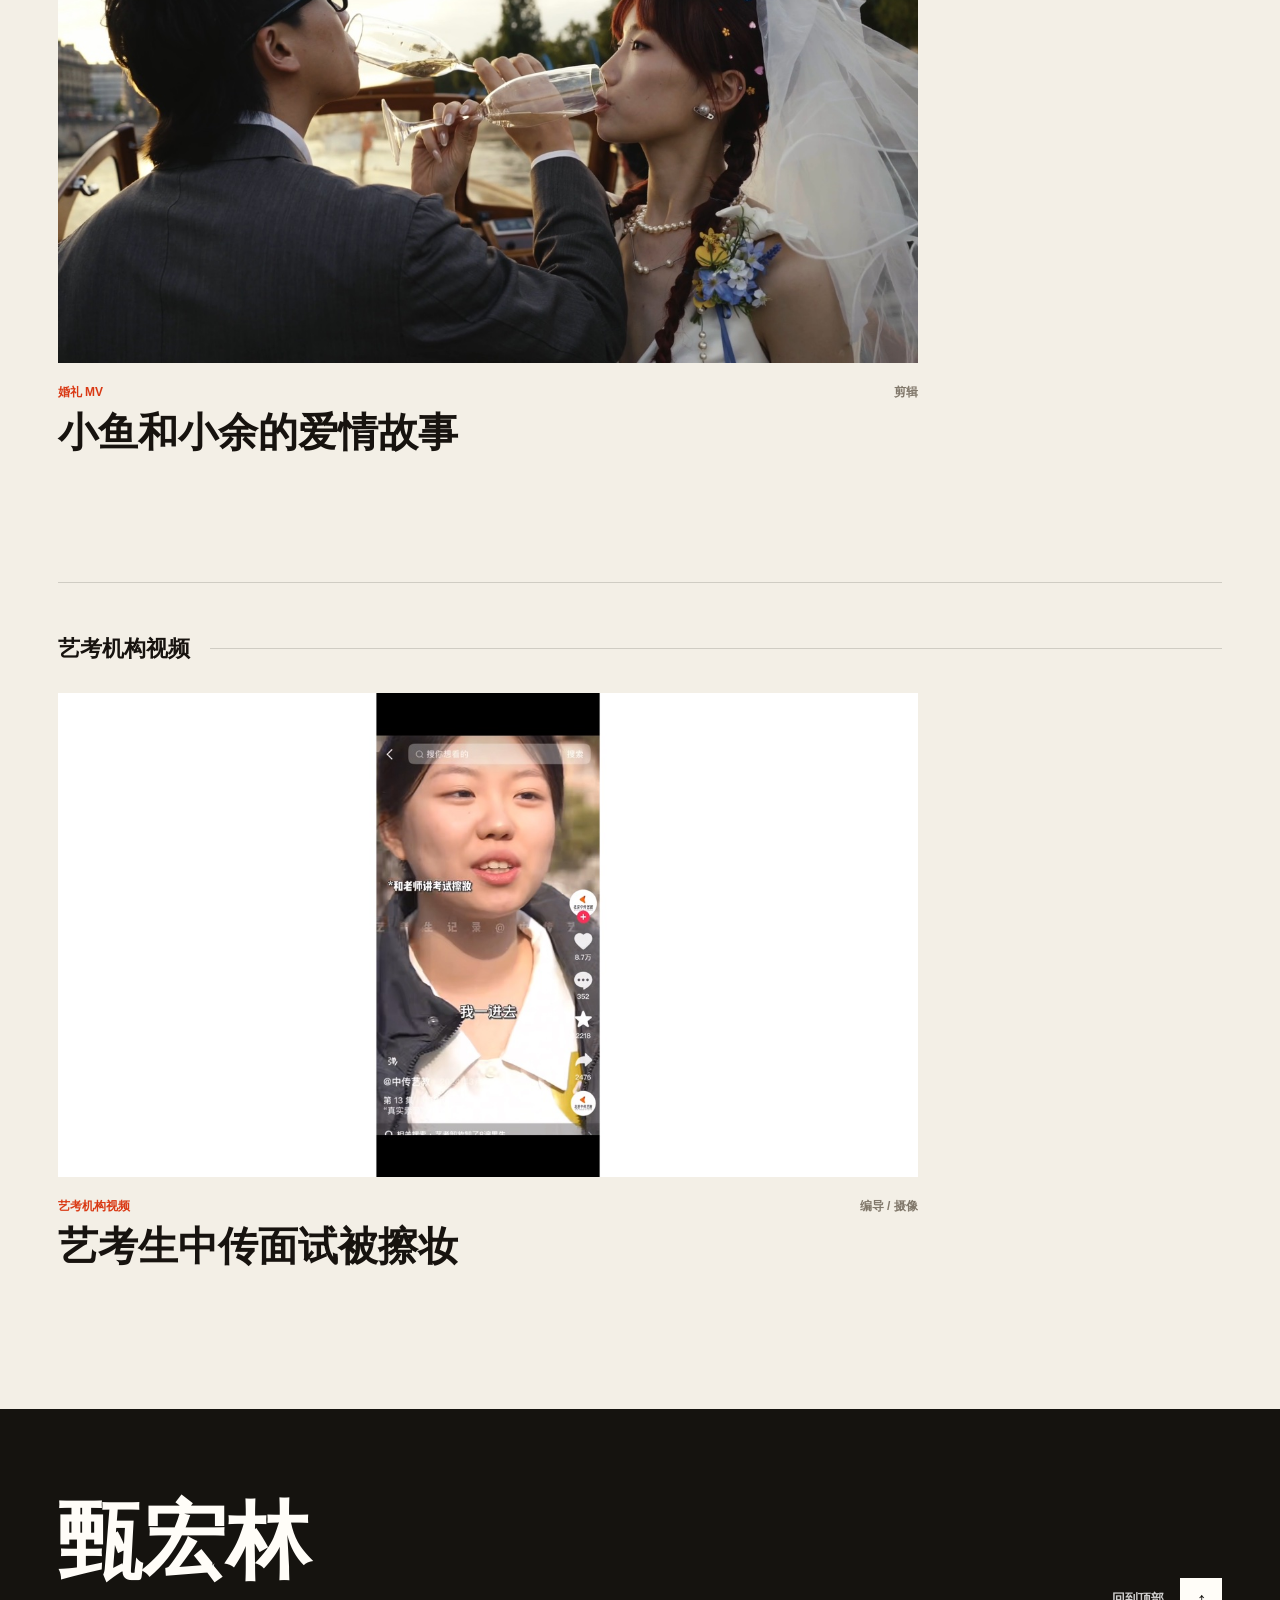
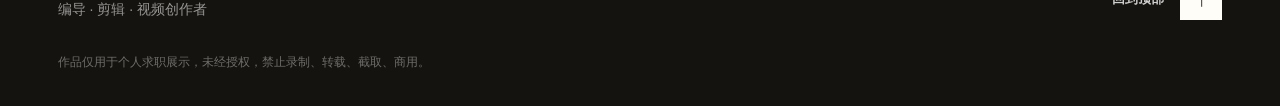
==== commit 149389d4: "feat: redesign portfolio homepage" ====
--- a/index.html
+++ b/index.html
@@ -2,13 +2,16 @@
 <html lang="zh-CN">
 <head>
   <meta charset="utf-8">
-  <meta name="viewport" content="width=device-width, initial-scale=1">
+  <meta name="viewport" content="width=device-width, initial-scale=1, viewport-fit=cover">
   <title>甄宏林 · 视频作品集</title>
-  <link rel="stylesheet" href="styles.css">
+  <link rel="stylesheet" href="styles.css?v=20260913">
 </head>
 <body>
   <header class="top-nav" id="top-nav">
-    <a class="nav-brand" href="#top">甄宏林</a>
+    <a class="nav-brand" href="#top">
+      <span class="brand-glyph">ZH</span>
+      <span class="brand-name">甄宏林</span>
+    </a>
     <button class="nav-toggle" id="nav-toggle" type="button" aria-label="打开菜单" aria-expanded="false">
       <span></span>
       <span></span>
@@ -22,20 +25,46 @@
 
   <main id="portfolio">
     <section class="hero page-section" id="top">
-      <p class="eyebrow reveal" id="site-eyebrow">VIDEO PORTFOLIO</p>
-      <h1 class="site-name reveal" id="site-name">你的名字</h1>
-      <p class="hero-subtitle reveal" id="site-role"></p>
+      <div class="hero-copy">
+        <p class="hero-kicker reveal" id="site-eyebrow">VIDEO PORTFOLIO</p>
+        <h1 class="site-name reveal" id="site-name">你的名字</h1>
+        <p class="hero-subtitle reveal" id="site-role"></p>
+        <div class="hero-note reveal" id="hero-note">
+          <span class="hero-note-line"></span>
+          <span>影像作品精选</span>
+        </div>
+      </div>
     </section>
+
+    <div class="marquee" aria-hidden="true">
+      <div class="marquee-track" id="marquee-track"></div>
+    </div>
 
     <div id="sections"></div>
 
-    <p class="legal-note">本页面仅用于作品展示，未经授权，禁止录制、转载、截取、商用。</p>
+    <footer class="site-footer">
+      <div class="footer-inner">
+        <div>
+          <p class="footer-name">甄宏林</p>
+          <p class="footer-role" id="footer-role"></p>
+        </div>
+        <a class="footer-top" href="#top">
+          <span>回到顶部</span>
+          <span class="footer-arrow">↑</span>
+        </a>
+      </div>
+      <p class="legal-note">作品仅用于个人求职展示，未经授权，禁止录制、转载、截取、商用。</p>
+    </footer>
   </main>
 
   <div class="detail-overlay" id="detail-overlay" hidden>
     <div class="detail-panel" role="dialog" aria-modal="true" aria-labelledby="detail-title">
       <div class="detail-toolbar">
-        <button class="detail-close" id="detail-close" type="button" aria-label="关闭">关闭</button>
+        <span class="detail-toolbar-label">作品详情</span>
+        <button class="detail-close" id="detail-close" type="button" aria-label="关闭">
+          <span class="close-line"></span>
+          <span class="close-label">关闭</span>
+        </button>
       </div>
       <div class="detail-media" id="detail-media"></div>
       <div class="detail-info">
@@ -64,7 +93,7 @@
     </div>
   </div>
 
-  <script src="works.js"></script>
-  <script src="app.js"></script>
+  <script src="works.js?v=20260913"></script>
+  <script src="app.js?v=20260913"></script>
 </body>
 </html>
--- a/styles.css
+++ b/styles.css
@@ -1,11 +1,19 @@
 :root {
-  --bg: #FAFAFA;
-  --card: #FFFFFF;
-  --ink: #111111;
-  --muted: #6E6E6E;
-  --line: #E8E8E4;
-  --accent: #E4572E;
-  --cover-bg: #EDEDED;
+  --dark: #15130F;
+  --dark-2: #1E1B16;
+  --paper: #F3EFE6;
+  --paper-2: #E9E3D8;
+  --white: #FFFDF8;
+  --ink: #17130F;
+  --ink-2: #4B4339;
+  --muted: #81786B;
+  --line: rgba(23, 19, 15, 0.16);
+  --line-light: rgba(255, 255, 255, 0.16);
+  --accent: #FF4B1F;
+  --accent-deep: #D93914;
+  --accent-soft: #FFE4DB;
+  --display: "Inter", -apple-system, BlinkMacSystemFont, "SF Pro Display", "SF Pro Text", "PingFang SC", "Hiragino Sans GB", "Microsoft YaHei", sans-serif;
+  --body: "Inter", -apple-system, BlinkMacSystemFont, "SF Pro Display", "PingFang SC", "Hiragino Sans GB", "Microsoft YaHei", sans-serif;
 }
 
 * {
@@ -24,12 +32,14 @@
 }
 
 body {
-  background: var(--bg);
+  background: var(--paper);
   color: var(--ink);
-  font-family: "Inter", -apple-system, BlinkMacSystemFont, "SF Pro Display", "SF Pro Text", "PingFang SC", "Hiragino Sans GB", "Microsoft YaHei", sans-serif;
+  font-family: var(--body);
+  font-size: 16px;
   line-height: 1.5;
   letter-spacing: 0;
   -webkit-font-smoothing: antialiased;
+  text-rendering: optimizeLegibility;
 }
 
 button {
@@ -38,62 +48,88 @@
   -webkit-tap-highlight-color: transparent;
 }
 
+a {
+  color: inherit;
+}
+
+img,
+video {
+  display: block;
+}
+
 .work-card,
 .subnav-item,
-.detail-nav-btn {
+.detail-nav-btn,
+.detail-close,
+.detail-close-secondary,
+.btn {
   touch-action: manipulation;
   -webkit-tap-highlight-color: transparent;
 }
 
-#portfolio {
-  padding-left: 0;
-}
+/* Navigation */
 
 .top-nav {
   position: fixed;
   top: 0;
   left: 0;
   right: 0;
-  z-index: 30;
+  z-index: 50;
   display: flex;
   align-items: center;
   justify-content: space-between;
-  padding: 18px 40px;
-  border-bottom: 1px solid rgba(232, 232, 228, 0.7);
-  background: rgba(250, 250, 250, 0.86);
-  backdrop-filter: blur(16px);
+  min-height: 72px;
+  padding: 0 clamp(22px, 4.5vw, 72px);
+  color: var(--white);
+  transition: background 0.3s ease, color 0.3s ease, border-color 0.3s ease, backdrop-filter 0.3s ease;
 }
 
 .nav-brand {
-  color: var(--ink);
+  display: inline-flex;
+  align-items: center;
+  gap: 14px;
+  color: inherit;
   font-size: 15px;
-  font-weight: 600;
+  font-weight: 700;
   text-decoration: none;
 }
 
+.brand-glyph {
+  display: inline-flex;
+  align-items: center;
+  justify-content: center;
+  width: 32px;
+  height: 32px;
+  color: var(--dark);
+  background: var(--white);
+  font-family: var(--display);
+  font-size: 12px;
+  font-weight: 800;
+}
+
 .top-menu {
   display: flex;
   align-items: center;
-  gap: 34px;
+  gap: 36px;
 }
 
 .top-menu a {
   position: relative;
   padding: 6px 0;
-  color: var(--muted);
+  color: rgba(255, 255, 255, 0.66);
   font-size: 13px;
-  font-weight: 400;
+  font-weight: 500;
   text-decoration: none;
   transition: color 0.2s ease;
 }
 
 .top-menu a:hover {
-  color: var(--ink);
+  color: var(--white);
 }
 
 .top-menu a.is-active {
-  color: var(--ink);
-  font-weight: 500;
+  color: var(--white);
+  font-weight: 600;
 }
 
 .top-menu a.is-active::after {
@@ -101,9 +137,9 @@
   position: absolute;
   left: 0;
   right: 0;
-  bottom: 0;
+  bottom: -2px;
   height: 1px;
-  background: var(--ink);
+  background: var(--accent);
 }
 
 .nav-toggle {
@@ -112,127 +148,265 @@
   height: 40px;
   padding: 0;
   border: 0;
-  border-radius: 0;
   background: transparent;
   cursor: pointer;
 }
 
 .nav-toggle span {
   display: block;
-  width: 18px;
+  width: 20px;
   height: 1px;
-  margin: 5px auto;
+  margin: 6px auto;
+  background: currentColor;
+  transition: transform 0.2s ease;
+}
+
+.top-nav.is-scrolled {
+  border-bottom: 1px solid var(--line);
+  background: rgba(243, 239, 230, 0.86);
+  color: var(--ink);
+  backdrop-filter: blur(18px);
+}
+
+.top-nav.is-scrolled .top-menu a {
+  color: var(--ink-2);
+}
+
+.top-nav.is-scrolled .top-menu a:hover,
+.top-nav.is-scrolled .top-menu a.is-active {
+  color: var(--ink);
+}
+
+.top-nav.is-scrolled .brand-glyph {
+  color: var(--white);
   background: var(--ink);
 }
 
+/* Hero */
+
 .hero {
+  position: relative;
+  display: block;
   min-height: 100vh;
-  max-width: 1100px;
+  min-height: 100svh;
+  overflow: hidden;
+  color: var(--white);
+  background: var(--dark);
+}
+
+.hero-copy {
+  position: relative;
+  z-index: 3;
+  display: flex;
+  flex-direction: column;
+  align-items: center;
+  justify-content: center;
+  min-height: 100svh;
   margin: 0 auto;
-  padding: 120px 24px 80px;
-  display: flex;
-  flex-direction: column;
+  padding: 130px 28px 84px;
+  text-align: center;
+}
+
+.hero-kicker {
+  display: flex;
   align-items: center;
   justify-content: center;
-  text-align: center;
-}
-
-.eyebrow {
-  margin: 0 0 24px;
+  gap: 16px;
+  margin: 0;
+  color: var(--accent);
   font-size: 12px;
-  font-weight: 500;
-  color: var(--muted);
+  font-weight: 700;
+}
+
+.hero-kicker::before,
+.hero-kicker::after {
+  content: "";
+  width: 44px;
+  height: 1px;
+  background: currentColor;
 }
 
 .site-name {
-  margin: 0;
-  font-size: 92px;
-  line-height: 1.02;
-  font-weight: 700;
+  margin: 26px 0 0;
+  color: var(--white);
+  font-family: var(--display);
+  font-size: 148px;
+  font-weight: 800;
+  line-height: 0.94;
   letter-spacing: 0;
 }
 
-.site-name::after {
-  content: ".";
-  color: var(--accent);
-}
-
 .hero-subtitle {
-  margin: 26px 0 0;
-  font-size: 18px;
+  margin: 30px 0 0;
+  color: rgba(255, 255, 255, 0.76);
+  font-size: 24px;
   font-weight: 400;
-  color: var(--muted);
-}
+  line-height: 1.5;
+}
+
+.hero-note {
+  display: flex;
+  align-items: center;
+  justify-content: center;
+  gap: 16px;
+  margin: 56px 0 0;
+  color: rgba(255, 255, 255, 0.42);
+  font-size: 12px;
+}
+
+.hero-note-line {
+  width: 46px;
+  height: 1px;
+  background: rgba(255, 255, 255, 0.34);
+}
+
+/* Marquee */
+
+.marquee {
+  position: relative;
+  z-index: 4;
+  overflow: hidden;
+  color: var(--dark);
+  background: var(--accent);
+  border-bottom: 1px solid rgba(23, 19, 15, 0.2);
+}
+
+.marquee-track {
+  display: flex;
+  width: max-content;
+  min-width: 100%;
+  padding: 13px 0;
+  animation: marquee 32s linear infinite;
+}
+
+.marquee-track::after {
+  content: "";
+  display: block;
+  flex: 0 0 auto;
+}
+
+.marquee-item {
+  display: inline-flex;
+  align-items: center;
+  flex: 0 0 auto;
+  padding: 0 2px;
+  font-size: 14px;
+  font-weight: 800;
+  white-space: nowrap;
+}
+
+.marquee-item::after {
+  content: "·";
+  margin: 0 26px;
+  font-weight: 400;
+  opacity: 0.5;
+}
+
+/* Page sections */
 
 .category-section {
-  min-height: calc(100vh - 120px);
-  padding: 120px 24px 160px;
-  border-top: 1px solid var(--line);
-  scroll-margin-top: 70px;
-}
-
-.category-section:first-child {
-  border-top: 0;
+  position: relative;
+  padding: clamp(90px, 10vw, 170px) 0 0;
+  scroll-margin-top: 0;
+  background: var(--paper);
+}
+
+.category-section + .category-section {
+  margin-top: clamp(70px, 9vw, 150px);
+  border-top: 1px solid var(--ink);
 }
 
 .section-inner {
-  position: relative;
-  max-width: 1080px;
+  max-width: 1480px;
   margin: 0 auto;
+  padding: 0 clamp(22px, 4.5vw, 76px);
 }
 
 .section-head {
-  margin: 0 0 72px;
+  display: flex;
+  align-items: flex-end;
+  justify-content: space-between;
+  gap: 24px;
+  margin: 0 0 clamp(54px, 7vw, 110px);
+  padding-bottom: clamp(22px, 2.4vw, 36px);
+  border-bottom: 1px solid var(--ink);
 }
 
 .section-title {
   margin: 0;
-  font-size: 46px;
-  line-height: 1.08;
+  color: var(--ink);
+  font-family: var(--display);
+  font-size: 118px;
+  font-weight: 800;
+  line-height: 0.94;
+  letter-spacing: 0;
+}
+
+.section-index {
+  flex: 0 0 auto;
+  margin: 0;
+  color: var(--muted);
+  font-size: 14px;
   font-weight: 700;
-  letter-spacing: 0;
 }
 
 .group-block {
-  margin-top: 120px;
+  margin-top: 56px;
 }
 
 .group-block:first-of-type {
   margin-top: 0;
 }
 
+.group-block + .group-block {
+  margin-top: clamp(80px, 10vw, 150px);
+  padding-top: clamp(36px, 4vw, 64px);
+  border-top: 1px solid var(--line);
+}
+
 .group-head {
-  margin: 0 0 36px;
+  display: flex;
+  align-items: center;
+  justify-content: space-between;
+  gap: 20px;
+  margin: 0 0 30px;
 }
 
 .group-title {
   margin: 0;
-  font-size: 26px;
-  line-height: 1.2;
-  font-weight: 400;
-  letter-spacing: 0;
+  font-size: 22px;
+  font-weight: 600;
+  line-height: 1.3;
+}
+
+.group-head::after {
+  content: "";
+  flex: 1;
+  height: 1px;
+  background: var(--line);
 }
 
 .group-empty {
   margin: 0;
-  padding: 34px 0 40px;
-  border-top: 1px solid var(--line);
+  padding: 46px 0;
   color: var(--muted);
-  font-size: 14px;
-}
+  font-size: 15px;
+}
+
+/* Sticky sub navigation */
 
 .group-subnav {
   position: sticky;
-  top: 68px;
-  z-index: 5;
-  display: flex;
-  align-items: center;
-  gap: 6px;
+  top: 72px;
+  z-index: 9;
+  display: flex;
+  align-items: center;
+  gap: 28px;
   margin: 0 0 44px;
-  padding: 10px 0;
+  padding: 12px 0;
   overflow-x: auto;
   border-bottom: 1px solid var(--line);
-  background: rgba(250, 250, 250, 0.84);
+  background: rgba(243, 239, 230, 0.9);
   backdrop-filter: blur(14px);
   scrollbar-width: none;
 }
@@ -244,12 +418,11 @@
 .subnav-item {
   position: relative;
   flex: 0 0 auto;
-  padding: 7px 14px;
+  padding: 6px 2px;
   border: 0;
-  border-radius: 0;
   background: transparent;
   color: var(--muted);
-  font-size: 13px;
+  font-size: 14px;
   font-weight: 500;
   white-space: nowrap;
   cursor: pointer;
@@ -262,161 +435,250 @@
 
 .subnav-item.is-active {
   color: var(--ink);
-  font-weight: 600;
+  font-weight: 700;
 }
 
 .subnav-item.is-active::after {
   content: "";
   position: absolute;
-  left: 14px;
-  right: 14px;
-  bottom: 0;
-  height: 2px;
-  background: var(--ink);
-}
+  left: 0;
+  right: 0;
+  bottom: -12px;
+  height: 3px;
+  background: var(--accent);
+}
+
+/* Work grid */
 
 .works-row {
   display: grid;
-  grid-template-columns: repeat(2, 1fr);
-  gap: 64px 44px;
+  grid-template-columns: repeat(2, minmax(0, 1fr));
+  gap: clamp(64px, 7vw, 110px) clamp(28px, 4vw, 64px);
 }
 
 .works-1 {
-  grid-template-columns: 1fr;
-  max-width: 900px;
+  grid-template-columns: minmax(0, 860px);
 }
 
 .work-card {
+  position: relative;
   display: block;
+  min-width: 0;
   padding: 0;
   border: 0;
-  border-radius: 0;
   background: transparent;
   color: inherit;
   text-align: left;
   cursor: pointer;
+  isolation: isolate;
 }
 
 .work-cover {
   position: relative;
   aspect-ratio: 16 / 9;
   overflow: hidden;
-  background-color: var(--cover-bg);
+  background-color: var(--dark-2);
+  background-position: center 30%;
+  background-repeat: no-repeat;
   background-size: cover;
-  background-position: center;
-  transition: transform 0.6s ease, opacity 0.6s ease;
-}
-
-.work-card:hover .work-cover,
-.work-card:focus-visible .work-cover {
-  transform: scale(1.015);
-  opacity: 0.94;
+  transition: transform 0.6s cubic-bezier(0.22, 0.61, 0.36, 1);
+}
+
+.work-cover::after {
+  content: "";
+  position: absolute;
+  inset: 0;
+  z-index: 1;
+  background: linear-gradient(180deg, rgba(21, 19, 15, 0.02), rgba(21, 19, 15, 0.28) 92%);
+  opacity: 0;
+  transition: opacity 0.4s ease;
+}
+
+.work-preview {
+  position: absolute;
+  inset: 0;
+  z-index: 2;
+  width: 100%;
+  height: 100%;
+  object-fit: cover;
+  background: var(--dark-2);
+}
+
+.work-play-badge {
+  position: absolute;
+  right: 16px;
+  bottom: 16px;
+  z-index: 3;
+  display: inline-flex;
+  align-items: center;
+  gap: 10px;
+  padding: 9px 13px 9px 15px;
+  color: var(--dark);
+  background: var(--paper);
+  font-size: 12px;
+  font-weight: 800;
+  opacity: 0;
+  transform: translateY(10px);
+  transition: opacity 0.3s ease, transform 0.3s ease;
+}
+
+.work-play-badge::before {
+  content: "";
+  width: 0;
+  height: 0;
+  border-top: 5px solid transparent;
+  border-bottom: 5px solid transparent;
+  border-left: 7px solid var(--dark);
+}
+
+.work-card:hover .work-cover::after,
+.work-card:focus-visible .work-cover::after {
+  opacity: 1;
+}
+
+.work-card:hover .work-play-badge,
+.work-card:focus-visible .work-play-badge {
+  opacity: 1;
+  transform: none;
+}
+
+.work-card:hover .work-cover {
+  transform: translateY(-3px);
 }
 
 .work-body {
-  padding-top: 22px;
+  padding-top: 20px;
+}
+
+.work-meta {
+  display: flex;
+  align-items: baseline;
+  justify-content: space-between;
+  gap: 18px;
+  margin-bottom: 10px;
+  color: var(--muted);
+  font-size: 12px;
+  font-weight: 600;
+}
+
+.work-category {
+  color: var(--accent-deep);
+}
+
+.work-role {
+  overflow: hidden;
+  text-align: right;
+  text-overflow: ellipsis;
+  white-space: nowrap;
 }
 
 .work-title {
   margin: 0;
-  font-size: 18px;
-  line-height: 1.4;
-  font-weight: 400;
+  color: var(--ink);
+  font-family: var(--display);
+  font-size: 40px;
+  font-weight: 700;
+  line-height: 1.08;
   letter-spacing: 0;
+  transition: color 0.2s ease;
+}
+
+.work-card:hover .work-title,
+.work-card:focus-visible .work-title {
+  color: var(--accent-deep);
 }
 
 .muted-text {
   color: var(--muted);
 }
 
+/* Footer */
+
+.site-footer {
+  margin-top: clamp(80px, 11vw, 170px);
+  color: var(--white);
+  background: var(--dark);
+}
+
+.footer-inner {
+  display: flex;
+  align-items: flex-end;
+  justify-content: space-between;
+  gap: 32px;
+  max-width: 1480px;
+  margin: 0 auto;
+  padding: clamp(48px, 7vw, 100px) clamp(22px, 4.5vw, 76px) 32px;
+}
+
+.footer-name {
+  margin: 0;
+  font-family: var(--display);
+  font-size: 84px;
+  font-weight: 800;
+  line-height: 1;
+}
+
+.footer-role {
+  margin: 16px 0 0;
+  color: rgba(255, 255, 255, 0.55);
+  font-size: 14px;
+}
+
+.footer-top {
+  display: inline-flex;
+  align-items: center;
+  gap: 16px;
+  color: rgba(255, 255, 255, 0.8);
+  font-size: 13px;
+  font-weight: 600;
+  text-decoration: none;
+  transition: color 0.2s ease;
+}
+
+.footer-top:hover {
+  color: var(--white);
+}
+
+.footer-arrow {
+  display: inline-flex;
+  align-items: center;
+  justify-content: center;
+  width: 42px;
+  height: 42px;
+  color: var(--dark);
+  background: var(--white);
+  font-size: 20px;
+  transition: transform 0.2s ease;
+}
+
+.footer-top:hover .footer-arrow {
+  transform: translateY(-4px);
+}
+
 .legal-note {
   margin: 0;
-  padding: 48px 24px 64px;
+  padding: 0 clamp(22px, 4.5vw, 76px) 34px;
   color: var(--muted);
   font-size: 12px;
   line-height: 1.7;
-  text-align: center;
-}
-
-.player-body {
-  min-height: 100vh;
-}
-
-.player-top {
-  position: sticky;
-  top: 0;
-  z-index: 10;
-  display: flex;
-  align-items: center;
-  gap: 16px;
-  min-height: 56px;
-  padding: 0 24px;
-  border-bottom: 1px solid var(--line);
-  background: rgba(250, 250, 250, 0.92);
-  backdrop-filter: blur(16px);
-}
-
-.player-back {
-  flex: 0 0 auto;
-  color: var(--ink);
-  font-size: 14px;
-  font-weight: 500;
-  text-decoration: none;
-}
-
-.player-title {
-  margin: 0;
-  overflow: hidden;
-  font-size: 16px;
-  font-weight: 500;
-  text-overflow: ellipsis;
-  white-space: nowrap;
-}
-
-.player-main {
-  max-width: 960px;
-  margin: 0 auto;
-  padding: 24px 24px 48px;
-}
-
-.player-video-wrap {
-  overflow: hidden;
-  background: #111111;
-}
-
-#player-video {
-  display: block;
-  width: 100%;
-  aspect-ratio: 16 / 9;
-  background: #111111;
-}
-
-.player-meta {
-  margin-top: 26px;
-}
-
-.player-category {
-  margin: 0 0 10px;
-  font-size: 13px;
-  font-weight: 500;
-  color: var(--muted);
-}
-
-.player-note {
-  margin: 18px 0 0;
-  font-size: 14px;
-  line-height: 1.7;
-}
+}
+
+.site-footer .legal-note {
+  color: rgba(255, 255, 255, 0.38);
+}
+
+/* Detail overlay */
 
 .detail-overlay {
   position: fixed;
   inset: 0;
-  z-index: 20;
+  z-index: 60;
   display: flex;
   align-items: center;
   justify-content: center;
-  padding: 20px;
-  background: rgba(16, 16, 16, 0.72);
+  padding: clamp(10px, 2vw, 28px);
+  background: rgba(13, 11, 8, 0.84);
+  backdrop-filter: blur(16px);
 }
 
 .detail-overlay[hidden] {
@@ -426,13 +688,21 @@
 .detail-panel {
   position: relative;
   display: grid;
-  grid-template-columns: minmax(0, 1.3fr) minmax(320px, 0.7fr);
+  grid-template-columns: minmax(0, 1.55fr) minmax(360px, 0.65fr);
   grid-template-rows: auto minmax(0, 1fr);
-  width: min(1120px, 100%);
-  max-height: min(860px, 92vh);
-  background: var(--bg);
+  width: min(1440px, 100%);
+  height: min(880px, 94vh);
+  height: min(880px, 94dvh);
   overflow: hidden;
-  box-shadow: 0 24px 80px rgba(16, 16, 16, 0.28);
+  color: var(--ink);
+  background: var(--paper);
+  box-shadow: 0 30px 110px rgba(0, 0, 0, 0.42);
+  transform: translateY(20px) scale(0.985);
+  transition: transform 0.4s cubic-bezier(0.22, 0.61, 0.36, 1);
+}
+
+.detail-overlay:not([hidden]) .detail-panel {
+  transform: none;
 }
 
 .detail-toolbar {
@@ -440,11 +710,61 @@
   grid-row: 1;
   display: flex;
   align-items: center;
-  justify-content: flex-end;
-  min-height: 50px;
-  padding: 0 16px;
-  border-bottom: 1px solid var(--line);
-  background: var(--bg);
+  justify-content: space-between;
+  min-height: 58px;
+  padding: 0 18px 0 26px;
+  color: var(--white);
+  background: var(--dark);
+}
+
+.detail-toolbar-label {
+  color: rgba(255, 255, 255, 0.48);
+  font-size: 12px;
+  font-weight: 600;
+}
+
+.detail-close {
+  display: inline-flex;
+  align-items: center;
+  gap: 12px;
+  min-height: 40px;
+  padding: 0;
+  border: 0;
+  background: transparent;
+  color: rgba(255, 255, 255, 0.82);
+  font-size: 13px;
+  cursor: pointer;
+  transition: color 0.2s ease;
+}
+
+.detail-close:hover {
+  color: var(--white);
+}
+
+.close-line {
+  position: relative;
+  display: inline-block;
+  width: 18px;
+  height: 18px;
+}
+
+.close-line::before,
+.close-line::after {
+  content: "";
+  position: absolute;
+  left: 0;
+  top: 8px;
+  width: 18px;
+  height: 1px;
+  background: currentColor;
+}
+
+.close-line::before {
+  transform: rotate(45deg);
+}
+
+.close-line::after {
+  transform: rotate(-45deg);
 }
 
 .detail-media {
@@ -455,7 +775,7 @@
   align-items: center;
   justify-content: center;
   min-height: 0;
-  background: #161616;
+  background: #101010;
   overflow: hidden;
 }
 
@@ -473,236 +793,368 @@
   width: 100%;
   height: 100%;
   object-fit: contain;
-  background: #161616;
-}
-
-.detail-close {
-  min-width: 64px;
-  min-height: 44px;
-  padding: 0 10px;
-  border: 0;
-  border-radius: 0;
-  background: transparent;
-  color: var(--ink);
-  font-size: 14px;
-  font-weight: 500;
-  cursor: pointer;
+  background: #101010;
 }
 
 .detail-info {
   grid-column: 2;
   grid-row: 2;
   min-height: 0;
-  padding: 32px;
+  padding: 34px 30px 28px;
   overflow-y: auto;
-  border-left: 1px solid var(--line);
+  border-left: 1px solid var(--ink);
 }
 
 .detail-category {
-  margin: 0 0 6px;
+  margin: 0 0 10px;
+  color: var(--accent-deep);
+  font-size: 13px;
+  font-weight: 700;
+}
+
+.detail-title {
+  margin: 0 0 26px;
+  font-family: var(--display);
+  font-size: 34px;
+  font-weight: 800;
+  line-height: 1.12;
+  letter-spacing: 0;
+}
+
+.detail-nav {
+  display: flex;
+  align-items: center;
+  gap: 16px;
+  margin: 0 0 18px;
+  padding-bottom: 16px;
+  border-bottom: 1px solid var(--line);
+}
+
+.detail-nav-btn {
+  padding: 4px 0;
+  border: 0;
+  background: transparent;
+  color: var(--ink);
   font-size: 13px;
   font-weight: 600;
+  cursor: pointer;
+}
+
+.detail-nav-btn:hover:not(:disabled) {
+  color: var(--accent-deep);
+}
+
+.detail-nav-btn:disabled {
+  color: var(--line);
+  cursor: default;
+}
+
+.detail-counter {
+  margin-left: auto;
   color: var(--muted);
-}
-
-.detail-title {
-  margin: 0 0 20px;
-  font-size: 28px;
-  line-height: 1.25;
+  font-size: 12px;
+}
+
+.info-block {
+  margin-top: 22px;
+  padding-top: 18px;
+  border-top: 1px solid var(--line);
+}
+
+.info-block h3 {
+  margin: 0 0 12px;
+  color: var(--muted);
+  font-size: 12px;
   font-weight: 700;
-  letter-spacing: 0;
-}
-
-.detail-nav {
-  display: flex;
-  align-items: center;
+}
+
+.role-list {
+  display: flex;
+  flex-wrap: wrap;
+  gap: 8px;
+}
+
+.role-chip {
+  display: inline-block;
+  padding: 5px 11px;
+  border: 1px solid var(--ink);
+  background: transparent;
+  font-size: 12px;
+  color: var(--ink);
+}
+
+.detail-note {
+  margin: 0;
+  color: var(--ink-2);
+  font-size: 14px;
+  line-height: 1.8;
+}
+
+.detail-actions {
+  display: flex;
+  flex-wrap: wrap;
   gap: 10px;
-  margin: -6px 0 22px;
-  padding-bottom: 18px;
-  border-bottom: 1px solid var(--line);
-}
-
-.detail-nav-btn {
-  padding: 6px 0;
-  border: 0;
-  border-radius: 0;
+  margin-top: 26px;
+}
+
+.detail-close-secondary {
+  display: block;
+  width: 100%;
+  min-height: 50px;
+  margin-top: 20px;
+  border: 1px solid var(--ink);
   background: transparent;
   color: var(--ink);
   font-size: 14px;
-  font-weight: 500;
+  font-weight: 700;
   cursor: pointer;
-}
-
-.detail-nav-btn:hover:not(:disabled) {
-  color: var(--accent);
-}
-
-.detail-nav-btn:disabled {
-  color: var(--line);
-  cursor: default;
-}
-
-.detail-counter {
-  margin-left: auto;
-  font-size: 12px;
-  color: var(--muted);
-}
-
-.info-block {
-  margin-top: 20px;
-  padding-top: 14px;
-  border-top: 1px solid var(--line);
-}
-
-.info-block h3 {
-  margin: 0 0 10px;
-  font-size: 13px;
-  font-weight: 600;
-  color: var(--muted);
-}
-
-.role-list {
-  display: flex;
-  flex-wrap: wrap;
-  gap: 8px;
-}
-
-.role-chip {
-  display: inline-block;
-  padding: 3px 9px;
-  border: 1px solid var(--line);
-  border-radius: 0;
-  font-size: 12px;
-  color: var(--ink);
-  background: var(--card);
-}
-
-.detail-note {
-  margin: 0;
-  font-size: 14px;
-}
-
-.detail-actions {
-  display: flex;
-  flex-wrap: wrap;
-  gap: 10px;
-  margin-top: 24px;
+  transition: background 0.2s ease, color 0.2s ease;
+}
+
+.detail-close-secondary:hover {
+  color: var(--white);
+  background: var(--ink);
 }
 
 .btn {
   display: inline-flex;
   align-items: center;
   justify-content: center;
-  min-height: 44px;
+  min-height: 46px;
   padding: 0 18px;
   border: 1px solid var(--ink);
-  border-radius: 0;
   background: transparent;
+  color: var(--ink);
+  font-size: 14px;
+  font-weight: 700;
+  text-decoration: none;
+  cursor: pointer;
+  transition: background 0.2s ease, color 0.2s ease, border-color 0.2s ease;
+}
+
+.btn:hover {
+  color: var(--white);
+  background: var(--ink);
+}
+
+.btn-accent {
+  border-color: var(--accent);
+  background: var(--accent);
+  color: var(--white);
+}
+
+.btn-accent:hover {
+  border-color: var(--accent-deep);
+  background: var(--accent-deep);
+}
+
+.media-placeholder {
+  position: absolute;
+  inset: 0;
+  display: flex;
+  flex-direction: column;
+  align-items: center;
+  justify-content: center;
+  gap: 12px;
+  padding: 24px;
+  background: #101010;
+  color: var(--white);
+  text-align: center;
+}
+
+.media-title {
+  margin: 0;
+  font-size: 20px;
+  font-weight: 700;
+}
+
+.media-status {
+  margin: 0;
+  color: rgba(255, 255, 255, 0.6);
+  font-size: 13px;
+}
+
+.media-placeholder .btn {
+  border-color: var(--white);
+  color: var(--white);
+}
+
+.media-placeholder .btn:hover {
+  color: var(--dark);
+  background: var(--white);
+}
+
+/* Reveal motion */
+
+.reveal {
+  opacity: 0;
+  transform: translateY(32px);
+  transition: opacity 0.8s cubic-bezier(0.22, 0.61, 0.36, 1), transform 0.8s cubic-bezier(0.22, 0.61, 0.36, 1);
+}
+
+.reveal.is-visible {
+  opacity: 1;
+  transform: none;
+}
+
+.work-card.reveal {
+  transition-delay: 0s;
+}
+
+/* Standalone player page */
+
+.player-body {
+  min-height: 100vh;
+  color: var(--ink);
+  background: var(--paper);
+}
+
+.player-top {
+  position: sticky;
+  top: 0;
+  z-index: 30;
+  display: flex;
+  align-items: center;
+  gap: 18px;
+  min-height: 60px;
+  padding: 0 24px;
+  border-bottom: 1px solid var(--line);
+  background: rgba(243, 239, 230, 0.92);
+  backdrop-filter: blur(16px);
+}
+
+.player-back {
+  flex: 0 0 auto;
   color: var(--ink);
   font-size: 14px;
   font-weight: 600;
   text-decoration: none;
-  cursor: pointer;
-  transition: background 0.16s ease, color 0.16s ease, border-color 0.16s ease;
-}
-
-.btn:hover {
-  background: var(--ink);
-  color: #FFFFFF;
-}
-
-.btn-accent {
-  border-color: var(--accent);
-  background: var(--accent);
-  color: #FFFFFF;
-}
-
-.btn-accent:hover {
-  background: #C8441F;
-  border-color: #C8441F;
-}
-
-.media-placeholder {
-  position: absolute;
-  inset: 0;
-  display: flex;
-  flex-direction: column;
-  align-items: center;
-  justify-content: center;
-  gap: 12px;
-  padding: 24px;
-  background: #161616;
-  color: #F0EEE8;
-  text-align: center;
-}
-
-.media-title {
+}
+
+.player-title {
   margin: 0;
-  font-size: 18px;
+  overflow: hidden;
+  font-size: 16px;
   font-weight: 600;
-}
-
-.media-status {
-  margin: 0;
+  text-overflow: ellipsis;
+  white-space: nowrap;
+}
+
+.player-main {
+  max-width: 1100px;
+  margin: 0 auto;
+  padding: 32px 24px 60px;
+}
+
+.player-video-wrap {
+  overflow: hidden;
+  background: #101010;
+}
+
+#player-video {
+  display: block;
+  width: 100%;
+  aspect-ratio: 16 / 9;
+  background: #101010;
+}
+
+.player-meta {
+  margin-top: 30px;
+}
+
+.player-category {
+  margin: 0 0 14px;
+  color: var(--accent-deep);
   font-size: 13px;
-  color: rgba(255, 255, 255, 0.68);
-}
-
-.media-placeholder .btn {
-  border-color: #FFFFFF;
-  color: #FFFFFF;
-}
-
-.media-placeholder .btn:hover {
-  background: #FFFFFF;
-  color: #161616;
-}
-
-.reveal {
-  opacity: 0;
-  transform: translateY(34px);
-  transition: opacity 0.75s cubic-bezier(0.22, 0.61, 0.36, 1), transform 0.75s cubic-bezier(0.22, 0.61, 0.36, 1);
-}
-
-.reveal.is-visible {
-  opacity: 1;
-  transform: none;
-}
-
-@media (min-width: 901px) {
-  .hero,
-  .section-inner {
-    max-width: 1080px;
+  font-weight: 700;
+}
+
+.player-note {
+  margin: 18px 0 0;
+  color: var(--ink-2);
+  font-size: 14px;
+  line-height: 1.8;
+}
+
+/* Keyframes */
+
+@keyframes marquee {
+  from {
+    transform: translateX(0);
+  }
+  to {
+    transform: translateX(-50%);
+  }
+}
+
+@media (prefers-reduced-motion: reduce) {
+  html {
+    scroll-behavior: auto;
+  }
+
+  *,
+  *::before,
+  *::after {
+    animation-duration: 0.01ms !important;
+    animation-iteration-count: 1 !important;
+    scroll-behavior: auto !important;
+    transition-duration: 0.01ms !important;
+  }
+
+  .reveal {
+    opacity: 1;
+    transform: none;
+  }
+}
+
+/* Responsive */
+
+@media (max-width: 1080px) {
+  .hero-copy {
+    min-height: 100svh;
+    padding-top: 120px;
+  }
+
+  .site-name {
+    font-size: 118px;
+  }
+
+  .works-row {
+    gap: 72px 36px;
   }
 }
 
 @media (max-width: 900px) {
   .top-nav {
-    padding: 14px 24px;
-  }
-
-  .nav-brand {
-    font-size: 14px;
+    min-height: 64px;
+    padding: 0 22px;
+  }
+
+  .brand-name {
+    display: none;
   }
 
   .nav-toggle {
     display: block;
-    width: 36px;
-    height: 36px;
+    color: inherit;
   }
 
   .top-menu {
     position: fixed;
-    top: 54px;
+    top: 64px;
     left: 0;
     right: 0;
     display: none;
     flex-direction: column;
-    align-items: flex-start;
+    align-items: stretch;
     gap: 0;
-    padding: 8px 24px 18px;
+    padding: 8px 24px 20px;
     border-bottom: 1px solid var(--line);
-    background: rgba(250, 250, 250, 0.96);
+    background: var(--dark);
+  }
+
+  .top-nav.is-scrolled .top-menu {
+    background: var(--paper);
   }
 
   .top-nav.is-open .top-menu {
@@ -711,176 +1163,179 @@
 
   .top-menu a {
     width: 100%;
-    padding: 14px 0;
-    font-size: 16px;
-  }
-
-  .site-name {
-    font-size: 72px;
-  }
-
-  .section-title {
-    font-size: 38px;
-  }
-}
-
-@media (max-width: 820px) {
+    padding: 16px 0;
+    border-bottom: 1px solid var(--line-light);
+    font-size: 17px;
+  }
+
+  .top-nav.is-scrolled .top-menu a {
+    border-bottom-color: var(--line);
+  }
+
+  .top-menu a:last-child {
+    border-bottom: 0;
+  }
+
+  .group-subnav {
+    top: 64px;
+  }
+
+  .detail-overlay {
+    align-items: stretch;
+    padding: 0;
+  }
+
   .detail-panel {
     grid-template-columns: 1fr;
-    grid-template-rows: auto auto auto;
-    overflow-y: auto;
+    grid-template-rows: auto minmax(0, 1fr) auto;
+    width: 100%;
+    height: 100vh;
+    height: 100dvh;
+    max-height: 100dvh;
+  }
+
+  .detail-toolbar {
+    padding-top: env(safe-area-inset-top);
+    min-height: calc(58px + env(safe-area-inset-top));
   }
 
   .detail-media {
     grid-column: 1;
     grid-row: 2;
-    aspect-ratio: 16 / 9;
+    min-height: 0;
   }
 
   .detail-info {
     grid-column: 1;
     grid-row: 3;
+    overflow-y: auto;
     border-left: 0;
-  }
-}
-
-@media (max-width: 600px) {
-  .hero {
-    padding: 92px 20px 56px;
+    border-top: 1px solid var(--ink);
+  }
+}
+
+@media (max-width: 760px) {
+  .hero-copy {
+    min-height: 100svh;
+    padding: 104px 20px 64px;
+  }
+
+  .hero-kicker {
+    font-size: 11px;
   }
 
   .site-name {
-    font-size: 44px;
-  }
-
-  .eyebrow {
-    margin-bottom: 18px;
+    margin-top: 20px;
+    font-size: 58px;
   }
 
   .hero-subtitle {
-    font-size: 16px;
-    margin-top: 18px;
+    margin-top: 20px;
+    font-size: 18px;
+  }
+
+  .hero-note {
+    margin-top: 34px;
+  }
+
+  .section-inner {
+    padding: 0 20px;
   }
 
   .category-section {
-    padding: 72px 20px 96px;
+    padding-top: 88px;
+  }
+
+  .category-section + .category-section {
+    margin-top: 80px;
+  }
+
+  .section-head {
+    display: block;
+    margin-bottom: 52px;
   }
 
   .section-title {
-    font-size: 34px;
-  }
-
-  .section-head {
-    margin-bottom: 48px;
-  }
-
-  .group-block {
-    margin-top: 64px;
-  }
-
-  .group-head {
-    margin-bottom: 28px;
-  }
-
-  .group-title {
-    font-size: 22px;
-  }
-
-  .group-subnav {
-    top: 52px;
-    margin-bottom: 28px;
-    padding: 8px 0;
-  }
-
-  .subnav-item {
-    padding: 8px 12px;
-    font-size: 12px;
-  }
-
-  .detail-nav {
-    margin-top: -4px;
-    padding-bottom: 14px;
-  }
-
-  .detail-nav-btn {
-    min-height: 44px;
+    font-size: 54px;
+  }
+
+  .section-index {
+    margin-top: 20px;
   }
 
   .works-row {
     grid-template-columns: 1fr;
-    gap: 40px;
-  }
-
-  .work-body {
-    padding-top: 18px;
+    gap: 56px;
+  }
+
+  .works-1 {
+    grid-template-columns: 1fr;
   }
 
   .work-title {
+    font-size: 28px;
+  }
+
+  .group-subnav {
+    top: 64px;
+    gap: 20px;
+    margin-bottom: 34px;
+  }
+
+  .group-head {
+    display: block;
+  }
+
+  .group-head::after {
+    display: none;
+  }
+
+  .footer-inner {
+    align-items: flex-start;
+    flex-direction: column;
+  }
+
+  .footer-name {
+    font-size: 54px;
+  }
+
+  .detail-title {
+    font-size: 28px;
+  }
+
+  .detail-info {
+    padding: 24px 20px calc(34px + env(safe-area-inset-bottom));
+  }
+
+  .player-main {
+    padding: 20px 14px 48px;
+  }
+}
+
+@media (max-width: 420px) {
+  .site-name {
+    font-size: 52px;
+  }
+
+  .hero-subtitle {
     font-size: 17px;
   }
 
-  .detail-overlay {
-    padding: 0;
-  }
-
-  .detail-panel {
-    width: 100%;
-    max-height: 100dvh;
-  }
-
-  .detail-media {
-    height: 44vh;
-    min-height: 220px;
-    aspect-ratio: auto;
-  }
-
-  .detail-close {
-    width: 44px;
-    height: 44px;
-  }
-
-  .detail-info {
-    padding: 22px 18px calc(40px + env(safe-area-inset-bottom));
-  }
-
-  .detail-title {
-    font-size: 22px;
-  }
-
-  .legal-note {
-    padding: 36px 20px 48px;
-  }
-
-  .player-top {
-    min-height: 52px;
-    padding: 0 14px;
-  }
-
-  .player-back {
-    font-size: 13px;
-  }
-
-  .player-title {
-    font-size: 14px;
-  }
-
-  .player-main {
-    padding: 16px 14px 32px;
-  }
-
-  .player-meta {
-    margin-top: 20px;
-  }
-}
-
-@media (prefers-reduced-motion: reduce) {
-  html {
-    scroll-behavior: auto;
-  }
-
-  .reveal {
-    opacity: 1;
-    transform: none;
-    transition: none;
-  }
-}
+  .section-title {
+    font-size: 46px;
+  }
+
+  .footer-name {
+    font-size: 46px;
+  }
+
+  .work-meta {
+    align-items: flex-start;
+    flex-direction: column;
+    gap: 4px;
+  }
+
+  .work-role {
+    text-align: left;
+  }
+}
